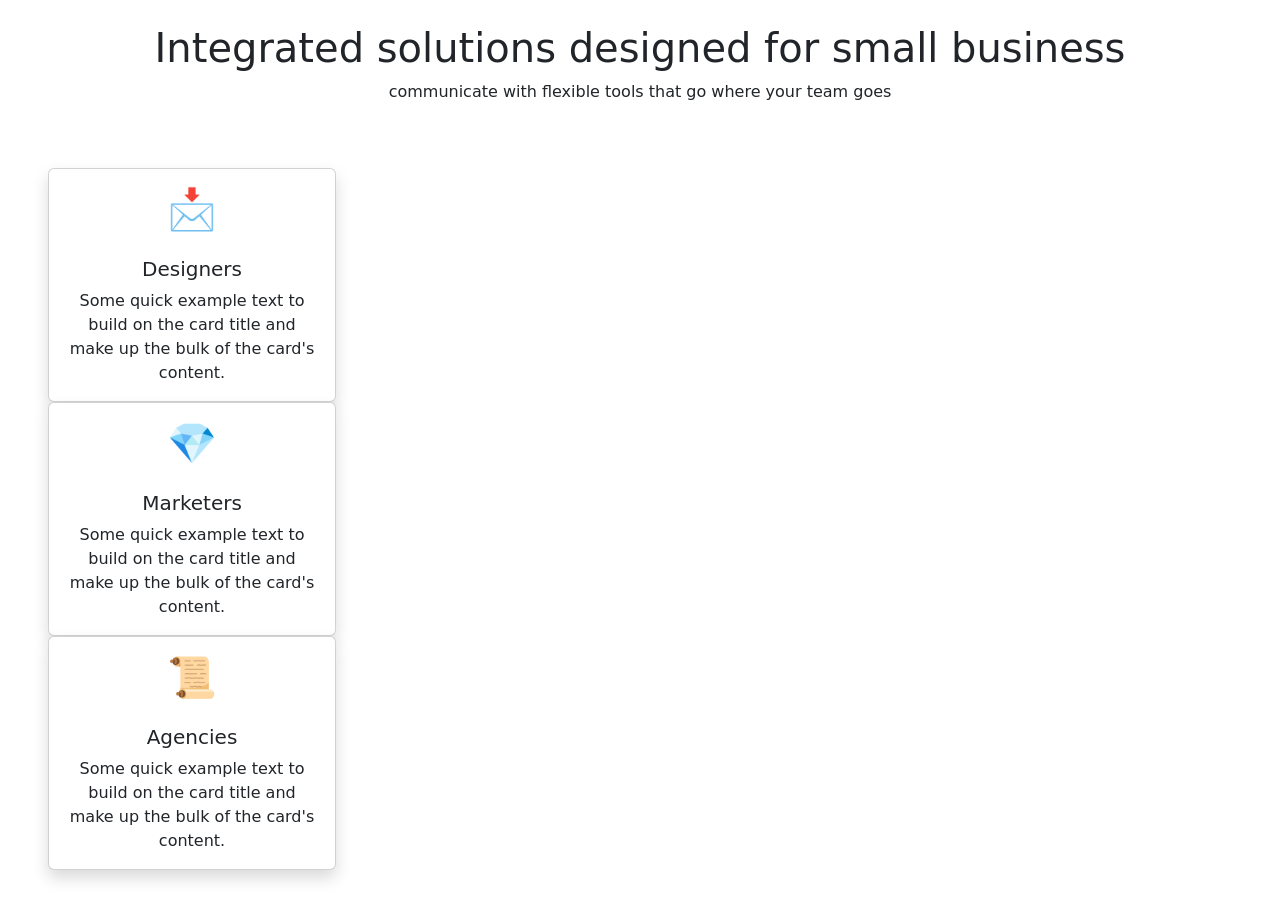
==== about.html @ 8a4dda72 "about section by bharath" ====
<!DOCTYPE html>
<html lang="en">
<head>
    <meta charset="UTF-8">
    <meta name="viewport" content="width=device-width, initial-scale=1.0">
    <title>Document</title>
    <link href="https://cdn.jsdelivr.net/npm/bootstrap@5.3.3/dist/css/bootstrap.min.css" rel="stylesheet" integrity="sha384-QWTKZyjpPEjISv5WaRU9OFeRpok6YctnYmDr5pNlyT2bRjXh0JMhjY6hW+ALEwIH" crossorigin="anonymous">
    <link rel="stylesheet" href="main.css">
</head>
<body>
    <div class=" text-center  bg-gray-100 pt-4" >
        <h1 class="font-bold text-2xl">Integrated solutions designed for small business</h1>
        <p>communicate with flexible tools that go where your team goes</p>
        <div class="flex justify-center gap-4 shrink-0 ">
            <div class="grid  p-5 md:grid-cols-3 mx-auto gap-5 ">
        <div class="card shadow" style="width: 18rem;">
            <h1 class="pt-3 text-4xl">📩</h1>           
            <div class="card-body">
              <h5 class="card-title font-bold text-xl">Designers</h5>
              <p class="card-text">Some quick example text to build on the card title and make up the bulk of the card's content.</p>
             
            </div>
          </div>
          <div class="card shadow" style="width: 18rem;">
            <h1 class="pt-3 text-4xl">💎</h1> 
            <div class="card-body">
              
              <h5 class="card-title font-bold text-xl">Marketers</h5>
              <p class="card-text">Some quick example text to build on the card title and make up the bulk of the card's content.</p>
              
            </div>
          </div>
          <div class="card shadow" style="width: 18rem;">
            <h1 class="pt-3 text-4xl">📜</h1> 
            <div class="card-body">
              <h5 class="card-title font-bold text-xl">Agencies</h5>
              <p class="card-text">Some quick example text to build on the card title and make up the bulk of the card's content.</p>
            </div>
            </div>
          </div>
        </div>
    </div>
   
</body>
</html>
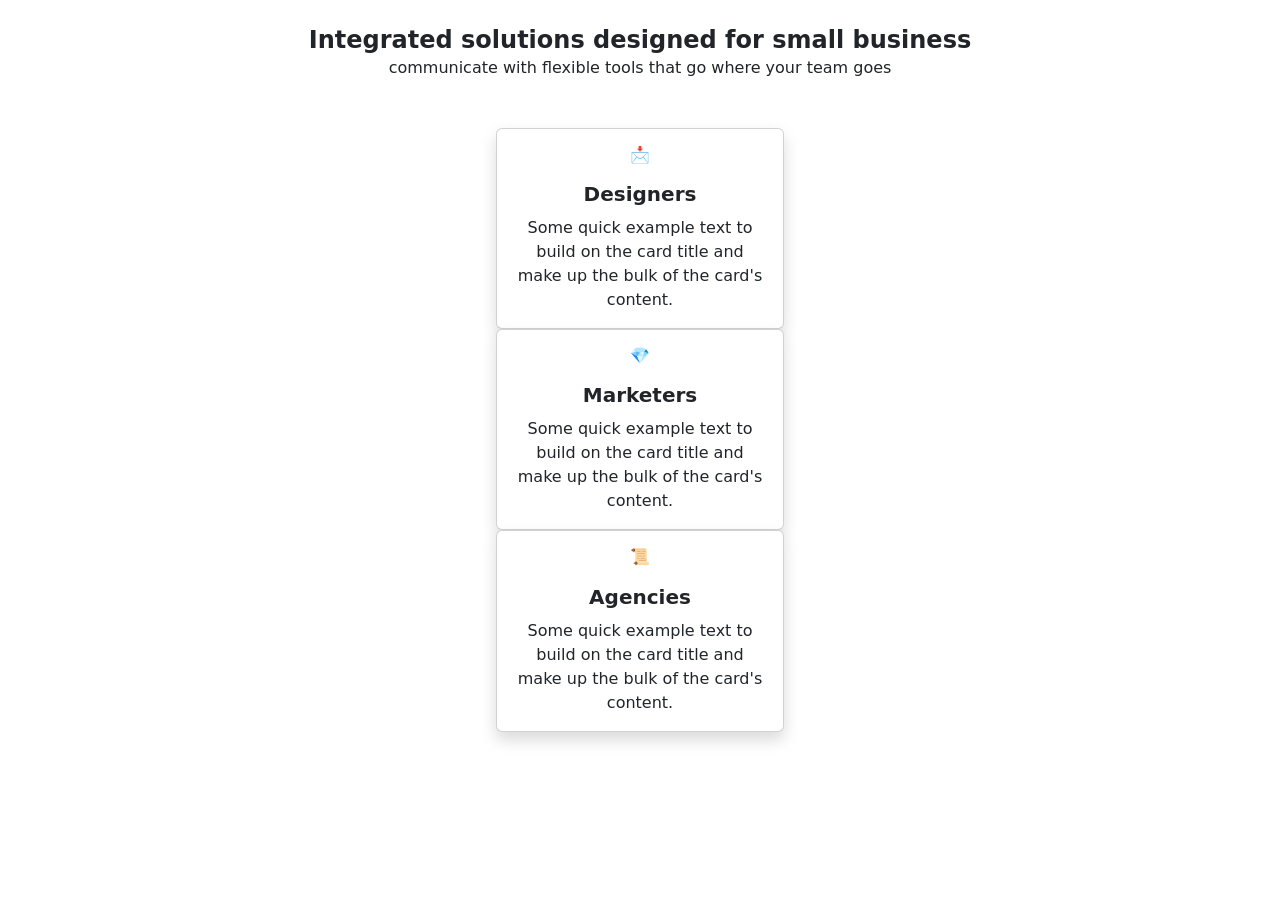
==== commit 8fe90a5d: "made some changes by bharath" ====
--- a/about.html
+++ b/about.html
@@ -5,14 +5,14 @@
     <meta name="viewport" content="width=device-width, initial-scale=1.0">
     <title>Document</title>
     <link href="https://cdn.jsdelivr.net/npm/bootstrap@5.3.3/dist/css/bootstrap.min.css" rel="stylesheet" integrity="sha384-QWTKZyjpPEjISv5WaRU9OFeRpok6YctnYmDr5pNlyT2bRjXh0JMhjY6hW+ALEwIH" crossorigin="anonymous">
-    <link rel="stylesheet" href="main.css">
+    <link rel="stylesheet" href="./css/main.css">
 </head>
 <body>
     <div class=" text-center  bg-gray-100 pt-4" >
         <h1 class="font-bold text-2xl">Integrated solutions designed for small business</h1>
         <p>communicate with flexible tools that go where your team goes</p>
-        <div class="flex justify-center gap-4 shrink-0 ">
-            <div class="grid  p-5 md:grid-cols-3 mx-auto gap-5 ">
+        <div class="flex justify-evenly">
+        <div class="grid  p-5 md:grid-cols-3 mx-auto gap-5 ">
         <div class="card shadow" style="width: 18rem;">
             <h1 class="pt-3 text-4xl">📩</h1>           
             <div class="card-body">
--- a/css/main.css
+++ b/css/main.css
@@ -0,0 +1,773 @@
+*, ::before, ::after {
+  --tw-border-spacing-x: 0;
+  --tw-border-spacing-y: 0;
+  --tw-translate-x: 0;
+  --tw-translate-y: 0;
+  --tw-rotate: 0;
+  --tw-skew-x: 0;
+  --tw-skew-y: 0;
+  --tw-scale-x: 1;
+  --tw-scale-y: 1;
+  --tw-pan-x:  ;
+  --tw-pan-y:  ;
+  --tw-pinch-zoom:  ;
+  --tw-scroll-snap-strictness: proximity;
+  --tw-gradient-from-position:  ;
+  --tw-gradient-via-position:  ;
+  --tw-gradient-to-position:  ;
+  --tw-ordinal:  ;
+  --tw-slashed-zero:  ;
+  --tw-numeric-figure:  ;
+  --tw-numeric-spacing:  ;
+  --tw-numeric-fraction:  ;
+  --tw-ring-inset:  ;
+  --tw-ring-offset-width: 0px;
+  --tw-ring-offset-color: #fff;
+  --tw-ring-color: rgb(59 130 246 / 0.5);
+  --tw-ring-offset-shadow: 0 0 #0000;
+  --tw-ring-shadow: 0 0 #0000;
+  --tw-shadow: 0 0 #0000;
+  --tw-shadow-colored: 0 0 #0000;
+  --tw-blur:  ;
+  --tw-brightness:  ;
+  --tw-contrast:  ;
+  --tw-grayscale:  ;
+  --tw-hue-rotate:  ;
+  --tw-invert:  ;
+  --tw-saturate:  ;
+  --tw-sepia:  ;
+  --tw-drop-shadow:  ;
+  --tw-backdrop-blur:  ;
+  --tw-backdrop-brightness:  ;
+  --tw-backdrop-contrast:  ;
+  --tw-backdrop-grayscale:  ;
+  --tw-backdrop-hue-rotate:  ;
+  --tw-backdrop-invert:  ;
+  --tw-backdrop-opacity:  ;
+  --tw-backdrop-saturate:  ;
+  --tw-backdrop-sepia:  ;
+  --tw-contain-size:  ;
+  --tw-contain-layout:  ;
+  --tw-contain-paint:  ;
+  --tw-contain-style:  ;
+}
+
+::backdrop {
+  --tw-border-spacing-x: 0;
+  --tw-border-spacing-y: 0;
+  --tw-translate-x: 0;
+  --tw-translate-y: 0;
+  --tw-rotate: 0;
+  --tw-skew-x: 0;
+  --tw-skew-y: 0;
+  --tw-scale-x: 1;
+  --tw-scale-y: 1;
+  --tw-pan-x:  ;
+  --tw-pan-y:  ;
+  --tw-pinch-zoom:  ;
+  --tw-scroll-snap-strictness: proximity;
+  --tw-gradient-from-position:  ;
+  --tw-gradient-via-position:  ;
+  --tw-gradient-to-position:  ;
+  --tw-ordinal:  ;
+  --tw-slashed-zero:  ;
+  --tw-numeric-figure:  ;
+  --tw-numeric-spacing:  ;
+  --tw-numeric-fraction:  ;
+  --tw-ring-inset:  ;
+  --tw-ring-offset-width: 0px;
+  --tw-ring-offset-color: #fff;
+  --tw-ring-color: rgb(59 130 246 / 0.5);
+  --tw-ring-offset-shadow: 0 0 #0000;
+  --tw-ring-shadow: 0 0 #0000;
+  --tw-shadow: 0 0 #0000;
+  --tw-shadow-colored: 0 0 #0000;
+  --tw-blur:  ;
+  --tw-brightness:  ;
+  --tw-contrast:  ;
+  --tw-grayscale:  ;
+  --tw-hue-rotate:  ;
+  --tw-invert:  ;
+  --tw-saturate:  ;
+  --tw-sepia:  ;
+  --tw-drop-shadow:  ;
+  --tw-backdrop-blur:  ;
+  --tw-backdrop-brightness:  ;
+  --tw-backdrop-contrast:  ;
+  --tw-backdrop-grayscale:  ;
+  --tw-backdrop-hue-rotate:  ;
+  --tw-backdrop-invert:  ;
+  --tw-backdrop-opacity:  ;
+  --tw-backdrop-saturate:  ;
+  --tw-backdrop-sepia:  ;
+  --tw-contain-size:  ;
+  --tw-contain-layout:  ;
+  --tw-contain-paint:  ;
+  --tw-contain-style:  ;
+}
+
+/*
+! tailwindcss v3.4.15 | MIT License | https://tailwindcss.com
+*/
+
+/*
+1. Prevent padding and border from affecting element width. (https://github.com/mozdevs/cssremedy/issues/4)
+2. Allow adding a border to an element by just adding a border-width. (https://github.com/tailwindcss/tailwindcss/pull/116)
+*/
+
+*,
+::before,
+::after {
+  box-sizing: border-box;
+  /* 1 */
+  border-width: 0;
+  /* 2 */
+  border-style: solid;
+  /* 2 */
+  border-color: #e5e7eb;
+  /* 2 */
+}
+
+::before,
+::after {
+  --tw-content: '';
+}
+
+/*
+1. Use a consistent sensible line-height in all browsers.
+2. Prevent adjustments of font size after orientation changes in iOS.
+3. Use a more readable tab size.
+4. Use the user's configured `sans` font-family by default.
+5. Use the user's configured `sans` font-feature-settings by default.
+6. Use the user's configured `sans` font-variation-settings by default.
+7. Disable tap highlights on iOS
+*/
+
+html,
+:host {
+  line-height: 1.5;
+  /* 1 */
+  -webkit-text-size-adjust: 100%;
+  /* 2 */
+  -moz-tab-size: 4;
+  /* 3 */
+  -o-tab-size: 4;
+     tab-size: 4;
+  /* 3 */
+  font-family: ui-sans-serif, system-ui, sans-serif, "Apple Color Emoji", "Segoe UI Emoji", "Segoe UI Symbol", "Noto Color Emoji";
+  /* 4 */
+  font-feature-settings: normal;
+  /* 5 */
+  font-variation-settings: normal;
+  /* 6 */
+  -webkit-tap-highlight-color: transparent;
+  /* 7 */
+}
+
+/*
+1. Remove the margin in all browsers.
+2. Inherit line-height from `html` so users can set them as a class directly on the `html` element.
+*/
+
+body {
+  margin: 0;
+  /* 1 */
+  line-height: inherit;
+  /* 2 */
+}
+
+/*
+1. Add the correct height in Firefox.
+2. Correct the inheritance of border color in Firefox. (https://bugzilla.mozilla.org/show_bug.cgi?id=190655)
+3. Ensure horizontal rules are visible by default.
+*/
+
+hr {
+  height: 0;
+  /* 1 */
+  color: inherit;
+  /* 2 */
+  border-top-width: 1px;
+  /* 3 */
+}
+
+/*
+Add the correct text decoration in Chrome, Edge, and Safari.
+*/
+
+abbr:where([title]) {
+  -webkit-text-decoration: underline dotted;
+          text-decoration: underline dotted;
+}
+
+/*
+Remove the default font size and weight for headings.
+*/
+
+h1,
+h2,
+h3,
+h4,
+h5,
+h6 {
+  font-size: inherit;
+  font-weight: inherit;
+}
+
+/*
+Reset links to optimize for opt-in styling instead of opt-out.
+*/
+
+a {
+  color: inherit;
+  text-decoration: inherit;
+}
+
+/*
+Add the correct font weight in Edge and Safari.
+*/
+
+b,
+strong {
+  font-weight: bolder;
+}
+
+/*
+1. Use the user's configured `mono` font-family by default.
+2. Use the user's configured `mono` font-feature-settings by default.
+3. Use the user's configured `mono` font-variation-settings by default.
+4. Correct the odd `em` font sizing in all browsers.
+*/
+
+code,
+kbd,
+samp,
+pre {
+  font-family: ui-monospace, SFMono-Regular, Menlo, Monaco, Consolas, "Liberation Mono", "Courier New", monospace;
+  /* 1 */
+  font-feature-settings: normal;
+  /* 2 */
+  font-variation-settings: normal;
+  /* 3 */
+  font-size: 1em;
+  /* 4 */
+}
+
+/*
+Add the correct font size in all browsers.
+*/
+
+small {
+  font-size: 80%;
+}
+
+/*
+Prevent `sub` and `sup` elements from affecting the line height in all browsers.
+*/
+
+sub,
+sup {
+  font-size: 75%;
+  line-height: 0;
+  position: relative;
+  vertical-align: baseline;
+}
+
+sub {
+  bottom: -0.25em;
+}
+
+sup {
+  top: -0.5em;
+}
+
+/*
+1. Remove text indentation from table contents in Chrome and Safari. (https://bugs.chromium.org/p/chromium/issues/detail?id=999088, https://bugs.webkit.org/show_bug.cgi?id=201297)
+2. Correct table border color inheritance in all Chrome and Safari. (https://bugs.chromium.org/p/chromium/issues/detail?id=935729, https://bugs.webkit.org/show_bug.cgi?id=195016)
+3. Remove gaps between table borders by default.
+*/
+
+table {
+  text-indent: 0;
+  /* 1 */
+  border-color: inherit;
+  /* 2 */
+  border-collapse: collapse;
+  /* 3 */
+}
+
+/*
+1. Change the font styles in all browsers.
+2. Remove the margin in Firefox and Safari.
+3. Remove default padding in all browsers.
+*/
+
+button,
+input,
+optgroup,
+select,
+textarea {
+  font-family: inherit;
+  /* 1 */
+  font-feature-settings: inherit;
+  /* 1 */
+  font-variation-settings: inherit;
+  /* 1 */
+  font-size: 100%;
+  /* 1 */
+  font-weight: inherit;
+  /* 1 */
+  line-height: inherit;
+  /* 1 */
+  letter-spacing: inherit;
+  /* 1 */
+  color: inherit;
+  /* 1 */
+  margin: 0;
+  /* 2 */
+  padding: 0;
+  /* 3 */
+}
+
+/*
+Remove the inheritance of text transform in Edge and Firefox.
+*/
+
+button,
+select {
+  text-transform: none;
+}
+
+/*
+1. Correct the inability to style clickable types in iOS and Safari.
+2. Remove default button styles.
+*/
+
+button,
+input:where([type='button']),
+input:where([type='reset']),
+input:where([type='submit']) {
+  -webkit-appearance: button;
+  /* 1 */
+  background-color: transparent;
+  /* 2 */
+  background-image: none;
+  /* 2 */
+}
+
+/*
+Use the modern Firefox focus style for all focusable elements.
+*/
+
+:-moz-focusring {
+  outline: auto;
+}
+
+/*
+Remove the additional `:invalid` styles in Firefox. (https://github.com/mozilla/gecko-dev/blob/2f9eacd9d3d995c937b4251a5557d95d494c9be1/layout/style/res/forms.css#L728-L737)
+*/
+
+:-moz-ui-invalid {
+  box-shadow: none;
+}
+
+/*
+Add the correct vertical alignment in Chrome and Firefox.
+*/
+
+progress {
+  vertical-align: baseline;
+}
+
+/*
+Correct the cursor style of increment and decrement buttons in Safari.
+*/
+
+::-webkit-inner-spin-button,
+::-webkit-outer-spin-button {
+  height: auto;
+}
+
+/*
+1. Correct the odd appearance in Chrome and Safari.
+2. Correct the outline style in Safari.
+*/
+
+[type='search'] {
+  -webkit-appearance: textfield;
+  /* 1 */
+  outline-offset: -2px;
+  /* 2 */
+}
+
+/*
+Remove the inner padding in Chrome and Safari on macOS.
+*/
+
+::-webkit-search-decoration {
+  -webkit-appearance: none;
+}
+
+/*
+1. Correct the inability to style clickable types in iOS and Safari.
+2. Change font properties to `inherit` in Safari.
+*/
+
+::-webkit-file-upload-button {
+  -webkit-appearance: button;
+  /* 1 */
+  font: inherit;
+  /* 2 */
+}
+
+/*
+Add the correct display in Chrome and Safari.
+*/
+
+summary {
+  display: list-item;
+}
+
+/*
+Removes the default spacing and border for appropriate elements.
+*/
+
+blockquote,
+dl,
+dd,
+h1,
+h2,
+h3,
+h4,
+h5,
+h6,
+hr,
+figure,
+p,
+pre {
+  margin: 0;
+}
+
+fieldset {
+  margin: 0;
+  padding: 0;
+}
+
+legend {
+  padding: 0;
+}
+
+ol,
+ul,
+menu {
+  list-style: none;
+  margin: 0;
+  padding: 0;
+}
+
+/*
+Reset default styling for dialogs.
+*/
+
+dialog {
+  padding: 0;
+}
+
+/*
+Prevent resizing textareas horizontally by default.
+*/
+
+textarea {
+  resize: vertical;
+}
+
+/*
+1. Reset the default placeholder opacity in Firefox. (https://github.com/tailwindlabs/tailwindcss/issues/3300)
+2. Set the default placeholder color to the user's configured gray 400 color.
+*/
+
+input::-moz-placeholder, textarea::-moz-placeholder {
+  opacity: 1;
+  /* 1 */
+  color: #9ca3af;
+  /* 2 */
+}
+
+input::placeholder,
+textarea::placeholder {
+  opacity: 1;
+  /* 1 */
+  color: #9ca3af;
+  /* 2 */
+}
+
+/*
+Set the default cursor for buttons.
+*/
+
+button,
+[role="button"] {
+  cursor: pointer;
+}
+
+/*
+Make sure disabled buttons don't get the pointer cursor.
+*/
+
+:disabled {
+  cursor: default;
+}
+
+/*
+1. Make replaced elements `display: block` by default. (https://github.com/mozdevs/cssremedy/issues/14)
+2. Add `vertical-align: middle` to align replaced elements more sensibly by default. (https://github.com/jensimmons/cssremedy/issues/14#issuecomment-634934210)
+   This can trigger a poorly considered lint error in some tools but is included by design.
+*/
+
+img,
+svg,
+video,
+canvas,
+audio,
+iframe,
+embed,
+object {
+  display: block;
+  /* 1 */
+  vertical-align: middle;
+  /* 2 */
+}
+
+/*
+Constrain images and videos to the parent width and preserve their intrinsic aspect ratio. (https://github.com/mozdevs/cssremedy/issues/14)
+*/
+
+img,
+video {
+  max-width: 100%;
+  height: auto;
+}
+
+/* Make elements with the HTML hidden attribute stay hidden by default */
+
+[hidden]:where(:not([hidden="until-found"])) {
+  display: none;
+}
+
+.container {
+  width: 100%;
+}
+
+@media (min-width: 480px) {
+  .container {
+    max-width: 480px;
+  }
+}
+
+@media (min-width: 768px) {
+  .container {
+    max-width: 768px;
+  }
+}
+
+@media (min-width: 976px) {
+  .container {
+    max-width: 976px;
+  }
+}
+
+@media (min-width: 1440px) {
+  .container {
+    max-width: 1440px;
+  }
+}
+
+.mx-auto {
+  margin-left: auto;
+  margin-right: auto;
+}
+
+.block {
+  display: block;
+}
+
+.flex {
+  display: flex;
+}
+
+.hidden {
+  display: none;
+}
+
+.h-6 {
+  height: 1.5rem;
+}
+
+.w-6 {
+  width: 1.5rem;
+}
+
+.items-center {
+  align-items: center;
+}
+
+.justify-between {
+  justify-content: space-between;
+}
+
+.space-x-6 > :not([hidden]) ~ :not([hidden]) {
+  --tw-space-x-reverse: 0;
+  margin-right: calc(1.5rem * var(--tw-space-x-reverse));
+  margin-left: calc(1.5rem * calc(1 - var(--tw-space-x-reverse)));
+}
+
+.rounded-lg {
+  border-radius: 0.5rem;
+}
+
+.bg-blue-600 {
+  --tw-bg-opacity: 1;
+  background-color: rgb(37 99 235 / var(--tw-bg-opacity, 1));
+}
+
+.px-3 {
+  padding-left: 0.75rem;
+  padding-right: 0.75rem;
+}
+
+.px-4 {
+  padding-left: 1rem;
+  padding-right: 1rem;
+}
+
+.px-6 {
+  padding-left: 1.5rem;
+  padding-right: 1.5rem;
+}
+
+.py-2 {
+  padding-top: 0.5rem;
+  padding-bottom: 0.5rem;
+}
+
+.py-3 {
+  padding-top: 0.75rem;
+  padding-bottom: 0.75rem;
+}
+
+.py-5 {
+  padding-top: 1.25rem;
+  padding-bottom: 1.25rem;
+}
+
+.py-6 {
+  padding-top: 1.5rem;
+  padding-bottom: 1.5rem;
+}
+
+.pe-5 {
+  padding-inline-end: 1.25rem;
+}
+
+.text-2xl {
+  font-size: 1.5rem;
+  line-height: 2rem;
+}
+
+.text-3xl {
+  font-size: 1.875rem;
+  line-height: 2.25rem;
+}
+
+.text-xl {
+  font-size: 1.25rem;
+  line-height: 1.75rem;
+}
+
+.font-bold {
+  font-weight: 700;
+}
+
+.font-extrabold {
+  font-weight: 800;
+}
+
+.text-blue-600 {
+  --tw-text-opacity: 1;
+  color: rgb(37 99 235 / var(--tw-text-opacity, 1));
+}
+
+.text-gray-600 {
+  --tw-text-opacity: 1;
+  color: rgb(75 85 99 / var(--tw-text-opacity, 1));
+}
+
+.text-white {
+  --tw-text-opacity: 1;
+  color: rgb(255 255 255 / var(--tw-text-opacity, 1));
+}
+
+.shadow {
+  --tw-shadow: 0 1px 3px 0 rgb(0 0 0 / 0.1), 0 1px 2px -1px rgb(0 0 0 / 0.1);
+  --tw-shadow-colored: 0 1px 3px 0 var(--tw-shadow-color), 0 1px 2px -1px var(--tw-shadow-color);
+  box-shadow: var(--tw-ring-offset-shadow, 0 0 #0000), var(--tw-ring-shadow, 0 0 #0000), var(--tw-shadow);
+}
+
+.hover\:border:hover {
+  border-width: 1px;
+}
+
+.hover\:bg-white:hover {
+  --tw-bg-opacity: 1;
+  background-color: rgb(255 255 255 / var(--tw-bg-opacity, 1));
+}
+
+.hover\:text-black:hover {
+  --tw-text-opacity: 1;
+  color: rgb(0 0 0 / var(--tw-text-opacity, 1));
+}
+
+.hover\:text-blue-600:hover {
+  --tw-text-opacity: 1;
+  color: rgb(37 99 235 / var(--tw-text-opacity, 1));
+}
+
+.hover\:shadow:hover {
+  --tw-shadow: 0 1px 3px 0 rgb(0 0 0 / 0.1), 0 1px 2px -1px rgb(0 0 0 / 0.1);
+  --tw-shadow-colored: 0 1px 3px 0 var(--tw-shadow-color), 0 1px 2px -1px var(--tw-shadow-color);
+  box-shadow: var(--tw-ring-offset-shadow, 0 0 #0000), var(--tw-ring-shadow, 0 0 #0000), var(--tw-shadow);
+}
+
+.focus\:text-blue-600:focus {
+  --tw-text-opacity: 1;
+  color: rgb(37 99 235 / var(--tw-text-opacity, 1));
+}
+
+.focus\:outline-none:focus {
+  outline: 2px solid transparent;
+  outline-offset: 2px;
+}
+
+@media (min-width: 768px) {
+  .md\:block {
+    display: block;
+  }
+
+  .md\:flex {
+    display: flex;
+  }
+
+  .md\:hidden {
+    display: none;
+  }
+
+  .md\:flex-row {
+    flex-direction: row;
+  }
+
+  .md\:px-5 {
+    padding-left: 1.25rem;
+    padding-right: 1.25rem;
+  }
+}
+
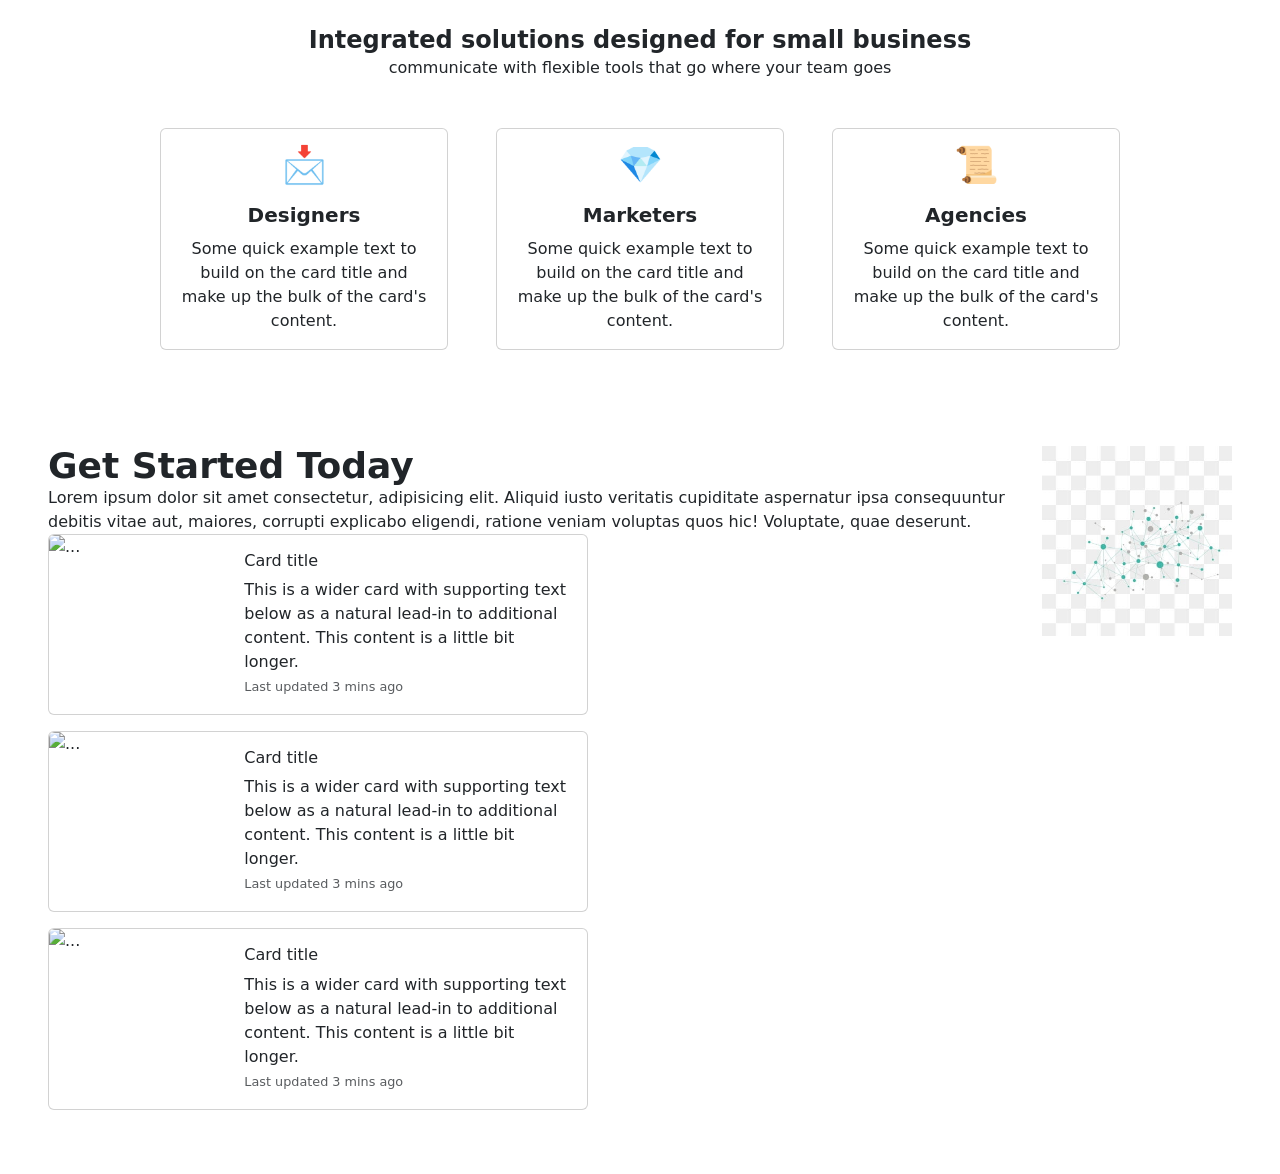
==== commit 5e1bd930: "deleted index.html" ====
--- a/about.html
+++ b/about.html
@@ -8,12 +8,12 @@
     <link rel="stylesheet" href="./css/main.css">
 </head>
 <body>
-    <div class=" text-center  bg-gray-100 pt-4" >
+    <div class=" text-center  pt-4 " >
         <h1 class="font-bold text-2xl">Integrated solutions designed for small business</h1>
         <p>communicate with flexible tools that go where your team goes</p>
         <div class="flex justify-evenly">
         <div class="grid  p-5 md:grid-cols-3 mx-auto gap-5 ">
-        <div class="card shadow" style="width: 18rem;">
+        <div class="card  hover:shadow transform hover:scale-105 transition-transform duration-500" style="width: 18rem;">
             <h1 class="pt-3 text-4xl">📩</h1>           
             <div class="card-body">
               <h5 class="card-title font-bold text-xl">Designers</h5>
@@ -21,7 +21,7 @@
              
             </div>
           </div>
-          <div class="card shadow" style="width: 18rem;">
+          <div class="card hover:shadow transform hover:scale-105 transition-transform duration-500" style="width: 18rem;" style="width: 18rem;">
             <h1 class="pt-3 text-4xl">💎</h1> 
             <div class="card-body">
               
@@ -30,7 +30,7 @@
               
             </div>
           </div>
-          <div class="card shadow" style="width: 18rem;">
+          <div class="card hover:shadow transform hover:scale-105 transition-transform duration-500" style="width: 18rem;" style="width: 18rem;">
             <h1 class="pt-3 text-4xl">📜</h1> 
             <div class="card-body">
               <h5 class="card-title font-bold text-xl">Agencies</h5>
@@ -39,6 +39,63 @@
             </div>
           </div>
         </div>
+        
+    </div>
+    <div class="flex p-5">
+      <div class="mx-auto">
+        <h1 class="font-bold text-4xl">Get Started Today</h1>
+        <p>Lorem ipsum dolor sit amet consectetur, adipisicing elit. Aliquid iusto veritatis cupiditate aspernatur ipsa consequuntur debitis vitae aut, maiores, corrupti explicabo eligendi, ratione veniam voluptas quos hic! Voluptate, quae deserunt.</p>
+        <div >
+          <div class="card mb-3" style="max-width: 540px;">
+            <div class="row g-0">
+              <div class="col-md-4">
+                <img src="..." class="img-fluid rounded-start" alt="...">
+              </div>
+              <div class="col-md-8">
+                <div class="card-body">
+                  <h5 class="card-title">Card title</h5>
+                  <p class="card-text">This is a wider card with supporting text below as a natural lead-in to additional content. This content is a little bit longer.</p>
+                  <p class="card-text"><small class="text-body-secondary">Last updated 3 mins ago</small></p>
+                </div>
+              </div>
+            </div>
+          </div>
+          <div class="card mb-3" style="max-width: 540px;">
+            <div class="row g-0">
+              <div class="col-md-4">
+                <img src="..." class="img-fluid rounded-start" alt="...">
+              </div>
+              <div class="col-md-8">
+                <div class="card-body">
+                  <h5 class="card-title">Card title</h5>
+                  <p class="card-text">This is a wider card with supporting text below as a natural lead-in to additional content. This content is a little bit longer.</p>
+                  <p class="card-text"><small class="text-body-secondary">Last updated 3 mins ago</small></p>
+                </div>
+              </div>
+            </div>
+          </div>
+          <div class="card mb-3" style="max-width: 540px;">
+            <div class="row g-0">
+              <div class="col-md-4">
+                <img src="..." class="img-fluid rounded-start" alt="...">
+              </div>
+              <div class="col-md-8">
+                <div class="card-body">
+                  <h5 class="card-title">Card title</h5>
+                  <p class="card-text">This is a wider card with supporting text below as a natural lead-in to additional content. This content is a little bit longer.</p>
+                  <p class="card-text"><small class="text-body-secondary">Last updated 3 mins ago</small></p>
+                </div>
+              </div>
+            </div>
+          </div>
+          
+        </div>
+      </div>
+      
+     
+      <div>
+        <img src="./media/pngtree-blue-cool-technology-lines-tech-wind-border-the-internet-png-image_338309.jpg" alt="">
+      </div>
     </div>
    
 </body>
--- a/css/main.css
+++ b/css/main.css
@@ -554,119 +554,104 @@
   display: none;
 }
 
-.container {
-  width: 100%;
-}
-
-@media (min-width: 480px) {
-  .container {
-    max-width: 480px;
-  }
-}
-
-@media (min-width: 768px) {
-  .container {
-    max-width: 768px;
-  }
-}
-
-@media (min-width: 976px) {
-  .container {
-    max-width: 976px;
-  }
-}
-
-@media (min-width: 1440px) {
-  .container {
-    max-width: 1440px;
-  }
-}
-
 .mx-auto {
   margin-left: auto;
   margin-right: auto;
 }
 
-.block {
-  display: block;
+.mb-3 {
+  margin-bottom: 0.75rem;
+}
+
+.ml-4 {
+  margin-left: 1rem;
 }
 
 .flex {
   display: flex;
 }
 
-.hidden {
-  display: none;
-}
-
-.h-6 {
-  height: 1.5rem;
-}
-
-.w-6 {
-  width: 1.5rem;
-}
-
-.items-center {
-  align-items: center;
-}
-
-.justify-between {
-  justify-content: space-between;
-}
-
-.space-x-6 > :not([hidden]) ~ :not([hidden]) {
-  --tw-space-x-reverse: 0;
-  margin-right: calc(1.5rem * var(--tw-space-x-reverse));
-  margin-left: calc(1.5rem * calc(1 - var(--tw-space-x-reverse)));
-}
-
-.rounded-lg {
-  border-radius: 0.5rem;
-}
-
-.bg-blue-600 {
+.grid {
+  display: grid;
+}
+
+.h-64 {
+  height: 16rem;
+}
+
+.h-32 {
+  height: 8rem;
+}
+
+.w-64 {
+  width: 16rem;
+}
+
+.w-full {
+  width: 100%;
+}
+
+.transform {
+  transform: translate(var(--tw-translate-x), var(--tw-translate-y)) rotate(var(--tw-rotate)) skewX(var(--tw-skew-x)) skewY(var(--tw-skew-y)) scaleX(var(--tw-scale-x)) scaleY(var(--tw-scale-y));
+}
+
+.justify-evenly {
+  justify-content: space-evenly;
+}
+
+.gap-5 {
+  gap: 1.25rem;
+}
+
+.bg-gray-100 {
   --tw-bg-opacity: 1;
-  background-color: rgb(37 99 235 / var(--tw-bg-opacity, 1));
-}
-
-.px-3 {
-  padding-left: 0.75rem;
-  padding-right: 0.75rem;
-}
-
-.px-4 {
-  padding-left: 1rem;
-  padding-right: 1rem;
-}
-
-.px-6 {
-  padding-left: 1.5rem;
-  padding-right: 1.5rem;
-}
-
-.py-2 {
-  padding-top: 0.5rem;
-  padding-bottom: 0.5rem;
-}
-
-.py-3 {
+  background-color: rgb(243 244 246 / var(--tw-bg-opacity, 1));
+}
+
+.bg-\[url\(\'https\:\/\/via\.placeholder\.com\/150\'\)\] {
+  background-image: url('https://via.placeholder.com/150');
+}
+
+.bg-\[url\(\'\'\)\] {
+  background-image: url('');
+}
+
+.bg-\[url\(\'https\:\/\/png\.pngtree\.com\/png-vector\/20190115\/ourmid\/pngtree-blue-cool-technology-lines-tech-wind-border-the-internet-png-image_338309\.jpg\'\)\] {
+  background-image: url('https://png.pngtree.com/png-vector/20190115/ourmid/pngtree-blue-cool-technology-lines-tech-wind-border-the-internet-png-image_338309.jpg');
+}
+
+.bg-gradient-to-r {
+  background-image: linear-gradient(to right, var(--tw-gradient-stops));
+}
+
+.from-blue-500 {
+  --tw-gradient-from: #3b82f6 var(--tw-gradient-from-position);
+  --tw-gradient-to: rgb(59 130 246 / 0) var(--tw-gradient-to-position);
+  --tw-gradient-stops: var(--tw-gradient-from), var(--tw-gradient-to);
+}
+
+.to-green-500 {
+  --tw-gradient-to: #22c55e var(--tw-gradient-to-position);
+}
+
+.bg-cover {
+  background-size: cover;
+}
+
+.p-5 {
+  padding: 1.25rem;
+}
+
+.pt-3 {
   padding-top: 0.75rem;
-  padding-bottom: 0.75rem;
-}
-
-.py-5 {
-  padding-top: 1.25rem;
-  padding-bottom: 1.25rem;
-}
-
-.py-6 {
-  padding-top: 1.5rem;
-  padding-bottom: 1.5rem;
-}
-
-.pe-5 {
-  padding-inline-end: 1.25rem;
+}
+
+.pt-4 {
+  padding-top: 1rem;
+}
+
+.text-center {
+  text-align: center;
 }
 
 .text-2xl {
@@ -674,9 +659,9 @@
   line-height: 2rem;
 }
 
-.text-3xl {
-  font-size: 1.875rem;
-  line-height: 2.25rem;
+.text-4xl {
+  font-size: 2.25rem;
+  line-height: 2.5rem;
 }
 
 .text-xl {
@@ -686,25 +671,6 @@
 
 .font-bold {
   font-weight: 700;
-}
-
-.font-extrabold {
-  font-weight: 800;
-}
-
-.text-blue-600 {
-  --tw-text-opacity: 1;
-  color: rgb(37 99 235 / var(--tw-text-opacity, 1));
-}
-
-.text-gray-600 {
-  --tw-text-opacity: 1;
-  color: rgb(75 85 99 / var(--tw-text-opacity, 1));
-}
-
-.text-white {
-  --tw-text-opacity: 1;
-  color: rgb(255 255 255 / var(--tw-text-opacity, 1));
 }
 
 .shadow {
@@ -713,23 +679,39 @@
   box-shadow: var(--tw-ring-offset-shadow, 0 0 #0000), var(--tw-ring-shadow, 0 0 #0000), var(--tw-shadow);
 }
 
-.hover\:border:hover {
-  border-width: 1px;
-}
-
-.hover\:bg-white:hover {
+.transition-transform {
+  transition-property: transform;
+  transition-timing-function: cubic-bezier(0.4, 0, 0.2, 1);
+  transition-duration: 150ms;
+}
+
+.duration-300 {
+  transition-duration: 300ms;
+}
+
+.duration-500 {
+  transition-duration: 500ms;
+}
+
+.hover\:scale-105:hover {
+  --tw-scale-x: 1.05;
+  --tw-scale-y: 1.05;
+  transform: translate(var(--tw-translate-x), var(--tw-translate-y)) rotate(var(--tw-rotate)) skewX(var(--tw-skew-x)) skewY(var(--tw-skew-y)) scaleX(var(--tw-scale-x)) scaleY(var(--tw-scale-y));
+}
+
+.hover\:bg-red-500:hover {
   --tw-bg-opacity: 1;
-  background-color: rgb(255 255 255 / var(--tw-bg-opacity, 1));
-}
-
-.hover\:text-black:hover {
-  --tw-text-opacity: 1;
-  color: rgb(0 0 0 / var(--tw-text-opacity, 1));
-}
-
-.hover\:text-blue-600:hover {
-  --tw-text-opacity: 1;
-  color: rgb(37 99 235 / var(--tw-text-opacity, 1));
+  background-color: rgb(239 68 68 / var(--tw-bg-opacity, 1));
+}
+
+.hover\:bg-gray-500:hover {
+  --tw-bg-opacity: 1;
+  background-color: rgb(107 114 128 / var(--tw-bg-opacity, 1));
+}
+
+.hover\:bg-gray-300:hover {
+  --tw-bg-opacity: 1;
+  background-color: rgb(209 213 219 / var(--tw-bg-opacity, 1));
 }
 
 .hover\:shadow:hover {
@@ -738,36 +720,15 @@
   box-shadow: var(--tw-ring-offset-shadow, 0 0 #0000), var(--tw-ring-shadow, 0 0 #0000), var(--tw-shadow);
 }
 
-.focus\:text-blue-600:focus {
-  --tw-text-opacity: 1;
-  color: rgb(37 99 235 / var(--tw-text-opacity, 1));
-}
-
-.focus\:outline-none:focus {
-  outline: 2px solid transparent;
-  outline-offset: 2px;
+@media (min-width: 480px) {
+  .sm\:bg-gradient-to-t {
+    background-image: linear-gradient(to top, var(--tw-gradient-stops));
+  }
 }
 
 @media (min-width: 768px) {
-  .md\:block {
-    display: block;
+  .md\:grid-cols-3 {
+    grid-template-columns: repeat(3, minmax(0, 1fr));
   }
-
-  .md\:flex {
-    display: flex;
-  }
-
-  .md\:hidden {
-    display: none;
-  }
-
-  .md\:flex-row {
-    flex-direction: row;
-  }
-
-  .md\:px-5 {
-    padding-left: 1.25rem;
-    padding-right: 1.25rem;
-  }
-}
-
+}
+
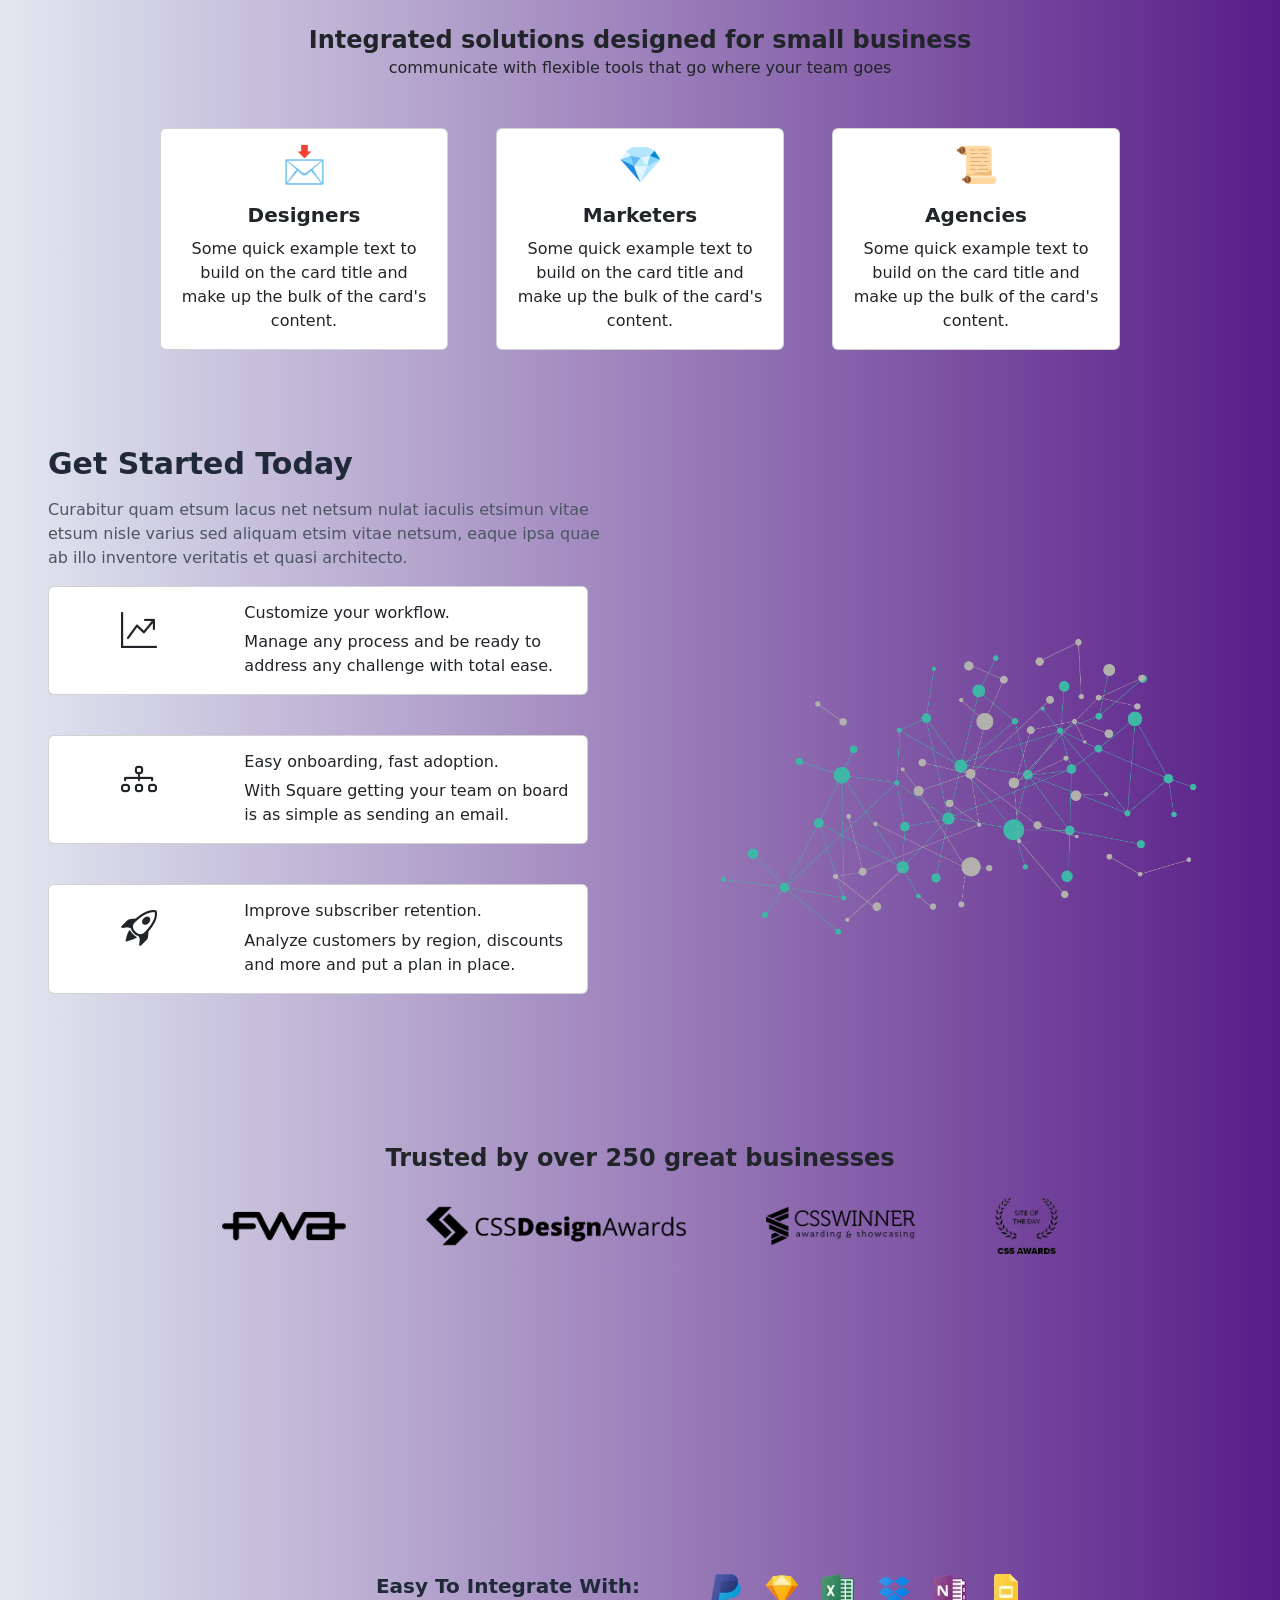
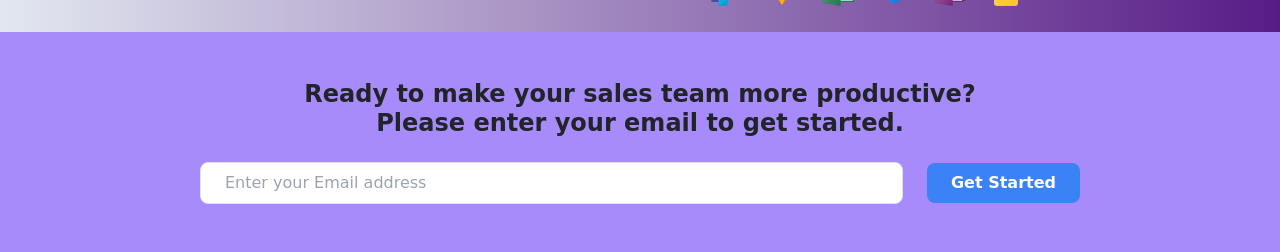
==== commit 789aa9b7: "final" ====
--- a/about.html
+++ b/about.html
@@ -6,14 +6,15 @@
     <title>Document</title>
     <link href="https://cdn.jsdelivr.net/npm/bootstrap@5.3.3/dist/css/bootstrap.min.css" rel="stylesheet" integrity="sha384-QWTKZyjpPEjISv5WaRU9OFeRpok6YctnYmDr5pNlyT2bRjXh0JMhjY6hW+ALEwIH" crossorigin="anonymous">
     <link rel="stylesheet" href="./css/main.css">
+    <link rel="stylesheet" href="https://cdn.jsdelivr.net/npm/bootstrap-icons@1.11.3/font/bootstrap-icons.min.css">
 </head>
-<body>
+<body class="bg-gradient-to-r from-slate-200 to-purple-900">
     <div class=" text-center  pt-4 " >
         <h1 class="font-bold text-2xl">Integrated solutions designed for small business</h1>
         <p>communicate with flexible tools that go where your team goes</p>
         <div class="flex justify-evenly">
         <div class="grid  p-5 md:grid-cols-3 mx-auto gap-5 ">
-        <div class="card  hover:shadow transform hover:scale-105 transition-transform duration-500" style="width: 18rem;">
+        <div class="card  hover:shadow transform hover:scale-105 transition-transform duration-500 hover:bg-gray-200" style="width: 18rem;">
             <h1 class="pt-3 text-4xl">📩</h1>           
             <div class="card-body">
               <h5 class="card-title font-bold text-xl">Designers</h5>
@@ -21,7 +22,7 @@
              
             </div>
           </div>
-          <div class="card hover:shadow transform hover:scale-105 transition-transform duration-500" style="width: 18rem;" style="width: 18rem;">
+          <div class="card hover:shadow transform hover:scale-105 transition-transform duration-500 hover:bg-gray-200" style="width: 18rem;" style="width: 18rem;">
             <h1 class="pt-3 text-4xl">💎</h1> 
             <div class="card-body">
               
@@ -30,7 +31,7 @@
               
             </div>
           </div>
-          <div class="card hover:shadow transform hover:scale-105 transition-transform duration-500" style="width: 18rem;" style="width: 18rem;">
+          <div class="card hover:shadow transform hover:scale-105 transition-transform duration-500 hover:bg-gray-200" style="width: 18rem;" style="width: 18rem;">
             <h1 class="pt-3 text-4xl">📜</h1> 
             <div class="card-body">
               <h5 class="card-title font-bold text-xl">Agencies</h5>
@@ -41,21 +42,21 @@
         </div>
         
     </div>
-    <div class="flex p-5">
-      <div class="mx-auto">
-        <h1 class="font-bold text-4xl">Get Started Today</h1>
-        <p>Lorem ipsum dolor sit amet consectetur, adipisicing elit. Aliquid iusto veritatis cupiditate aspernatur ipsa consequuntur debitis vitae aut, maiores, corrupti explicabo eligendi, ratione veniam voluptas quos hic! Voluptate, quae deserunt.</p>
-        <div >
+    <div class="flex flex-col lg:flex-row items-center lg:items-start lg:space-x-8 p-5 lg:p-8 max-w-7xl mx-auto ">
+      <!-- Content Section -->
+      <div class="w-full lg:w-1/2 space-y-4">
+        <h1 class="text-3xl font-bold text-gray-800">Get Started Today</h1>
+        <p class="text-gray-600">Curabitur quam etsum lacus net netsum nulat iaculis etsimun vitae etsum nisle varius sed aliquam etsim vitae netsum, eaque ipsa quae ab illo inventore veritatis et quasi architecto.</p>
+        <div class="grid md:grid-cols-1 sm:grid-cols-1 gap-4 ">
           <div class="card mb-3" style="max-width: 540px;">
             <div class="row g-0">
               <div class="col-md-4">
-                <img src="..." class="img-fluid rounded-start" alt="...">
+                <h1  class="text-center justify-center text-4xl pt-4"><i class="bi bi-graph-up-arrow"></i></h1>
               </div>
               <div class="col-md-8">
                 <div class="card-body">
-                  <h5 class="card-title">Card title</h5>
-                  <p class="card-text">This is a wider card with supporting text below as a natural lead-in to additional content. This content is a little bit longer.</p>
-                  <p class="card-text"><small class="text-body-secondary">Last updated 3 mins ago</small></p>
+                  <h5 class="card-title">Customize your workflow.</h5>
+                  <p class="card-text">Manage any process and be ready to address any challenge with total ease.</p>
                 </div>
               </div>
             </div>
@@ -63,13 +64,12 @@
           <div class="card mb-3" style="max-width: 540px;">
             <div class="row g-0">
               <div class="col-md-4">
-                <img src="..." class="img-fluid rounded-start" alt="...">
+                <h1  class="text-center justify-center text-4xl pt-4"><i class="bi bi-diagram-3"></i></h1>
               </div>
               <div class="col-md-8">
                 <div class="card-body">
-                  <h5 class="card-title">Card title</h5>
-                  <p class="card-text">This is a wider card with supporting text below as a natural lead-in to additional content. This content is a little bit longer.</p>
-                  <p class="card-text"><small class="text-body-secondary">Last updated 3 mins ago</small></p>
+                  <h5 class="card-title">Easy onboarding, fast adoption.</h5>
+                  <p class="card-text">With Square getting your team on board is as simple as sending an email.</p>
                 </div>
               </div>
             </div>
@@ -77,26 +77,103 @@
           <div class="card mb-3" style="max-width: 540px;">
             <div class="row g-0">
               <div class="col-md-4">
-                <img src="..." class="img-fluid rounded-start" alt="...">
+                <h1  class="text-center justify-center text-4xl pt-4"><i class="bi bi-rocket-takeoff"></i></h1>
               </div>
               <div class="col-md-8">
                 <div class="card-body">
-                  <h5 class="card-title">Card title</h5>
-                  <p class="card-text">This is a wider card with supporting text below as a natural lead-in to additional content. This content is a little bit longer.</p>
-                  <p class="card-text"><small class="text-body-secondary">Last updated 3 mins ago</small></p>
+                  <h5 class="card-title">Improve subscriber retention.</h5>
+                  <p class="card-text">Analyze customers by region, discounts and more and put a plan in place.</p>
                 </div>
               </div>
             </div>
           </div>
-          
         </div>
       </div>
-      
-     
+  
+      <!-- Image Section -->
+      <div class="w-full lg:w-1/2 mt-8 lg:mt-0 pt-4">
+        <img src="./media/—Pngtree—blue cool technology lines tech_3796943.png" alt="Placeholder Image" class="w-full rounded-md">
+      </div>     
+    </div>
+
+    <div><h1 class="text-2xl font-bold text-center pt-5">Trusted by over 250 great businesses</h1></div>
+    <div class="flex gap-5 justify-center pt-4 flex-col lg:flex-row items-center lg:items-start lg:space-x-8 p-5 lg:p-8 max-w-7xl mx-auto opacity-100 ">
+      <img src="./media/award1a.webp" alt="" class="h-14 hover:opacity-50">
+      <img src="./media/award3a.webp" alt="" class="h-14 hover:opacity-50">
+      <img src="./media/award4a.webp" alt="" class="h-14 hover:opacity-50">
+      <img src="./media/award5.webp" alt="" class="h-14 hover:opacity-50">
+    </div>
+
+    <div class=" flex justify-center items-center pt-5 md:flex mx-auto pb-5">
       <div>
-        <img src="./media/pngtree-blue-cool-technology-lines-tech-wind-border-the-internet-png-image_338309.jpg" alt="">
+        <!-- <h1 class="text-2xl font-bold text-gray-800 mb-4">Watch this Video:</h1> -->
+        <div>
+          <iframe src="https://www.youtube.com/embed/YMdvfZj_bv0?si=zNsywNu_zdG9qOJr" title="YouTube video player" frameborder="0" allow="accelerometer; autoplay; clipboard-write; encrypted-media; gyroscope; picture-in-picture; web-share" referrerpolicy="strict-origin-when-cross-origin" allowfullscreen>
+          </iframe>
+        </div>
+      </div>
+    
+    </div>
+
+
+    <div class=" flex items-center justify-center ">
+      <div class="container mx-auto justify-center">
+        <div class="grid grid-cols-1 md:grid-cols-2   p-6 rounded-lg ">
+          <!-- Text Section -->
+          <div class="flex flex-col justify-center">
+            <h1 class="text-xl md:text-xl font-bold text-gray-800 mb-2 text-end">Easy To Integrate With: </h1>
+          </div>
+    
+          <!-- App Logos Section -->
+          <div class="flex justify-center items-center flex-wrap gap-4 text-start">
+            <img src="./media/app01.webp" alt="App Store Logo" >
+            <img src="./media/app02.webp" alt="Google Play Logo">
+            <img src="./media/app03.webp" alt="Windows Store Logo" >
+            <img src="./media/app04.webp" alt="Windows Store Logo" >
+            <img src="./media/app05.webp" alt="Windows Store Logo" >
+            <img src="./media/app06.webp" alt="Windows Store Logo" >
+
+          </div>
+        </div>
       </div>
     </div>
-   
+    <div>
+      
+      
+      <div class="bg-violet-400 flex items-center justify-center ">
+        <div class="container mx-auto p-4">
+          <div class="text-2xl font-bold text-center pt-4">
+          <h1 >Ready to make your sales team more productive? </h1>
+            <h1>Please enter your email to get started.</h1>
+          </div>
+          <div class="flex flex-col md:flex-row items-center  p-6 rounded-lg  gap-4">
+            <!-- Text Box Section -->
+            <div class="flex-1" >
+              
+              <input 
+              id="userInput"
+                type="text" 
+                placeholder="Enter your Email address" 
+                class="w-full px-4 py-2 border border-gray-300 rounded-lg focus:outline-none focus:ring-2 focus:ring-blue-500"
+              />
+            </div>
+      
+            <!-- Search Button Section -->
+            <div>
+              <button 
+              id="submitButton"
+                class="px-6 py-2 bg-blue-500 text-white font-semibold rounded-lg hover:bg-blue-600 transition-colors">
+                Get Started
+              </button>
+               <!-- Response Section -->
+      <div id="responseBox" class="mt-4 p-4 bg-gray-100 rounded-lg text-gray-700 hidden">
+        <!-- Response will appear here -->
+      </div>
+            </div>
+          </div>
+        </div>
+    </div>
+
+   <script src="about.js"></script>
 </body>
 </html>
--- a/css/main.css
+++ b/css/main.css
@@ -554,6 +554,34 @@
   display: none;
 }
 
+.container {
+  width: 100%;
+}
+
+@media (min-width: 480px) {
+  .container {
+    max-width: 480px;
+  }
+}
+
+@media (min-width: 768px) {
+  .container {
+    max-width: 768px;
+  }
+}
+
+@media (min-width: 976px) {
+  .container {
+    max-width: 976px;
+  }
+}
+
+@media (min-width: 1440px) {
+  .container {
+    max-width: 1440px;
+  }
+}
+
 .mx-auto {
   margin-left: auto;
   margin-right: auto;
@@ -567,6 +595,30 @@
   margin-left: 1rem;
 }
 
+.mt-8 {
+  margin-top: 2rem;
+}
+
+.mb-4 {
+  margin-bottom: 1rem;
+}
+
+.mb-8 {
+  margin-bottom: 2rem;
+}
+
+.mb-2 {
+  margin-bottom: 0.5rem;
+}
+
+.mt-4 {
+  margin-top: 1rem;
+}
+
+.block {
+  display: block;
+}
+
 .flex {
   display: flex;
 }
@@ -575,6 +627,10 @@
   display: grid;
 }
 
+.hidden {
+  display: none;
+}
+
 .h-64 {
   height: 16rem;
 }
@@ -583,6 +639,50 @@
   height: 8rem;
 }
 
+.h-screen {
+  height: 100vh;
+}
+
+.h-\[\] {
+  height: ;
+}
+
+.h-\[100\] {
+  height: 100;
+}
+
+.h-\[100\%\] {
+  height: 100%;
+}
+
+.h-5 {
+  height: 1.25rem;
+}
+
+.h-2 {
+  height: 0.5rem;
+}
+
+.h-36 {
+  height: 9rem;
+}
+
+.h-16 {
+  height: 4rem;
+}
+
+.h-14 {
+  height: 3.5rem;
+}
+
+.max-h-36 {
+  max-height: 9rem;
+}
+
+.min-h-screen {
+  min-height: 100vh;
+}
+
 .w-64 {
   width: 16rem;
 }
@@ -591,10 +691,79 @@
   width: 100%;
 }
 
+.w-4 {
+  width: 1rem;
+}
+
+.w-2 {
+  width: 0.5rem;
+}
+
+.w-5 {
+  width: 1.25rem;
+}
+
+.w-1\/4 {
+  width: 25%;
+}
+
+.w-20 {
+  width: 5rem;
+}
+
+.max-w-7xl {
+  max-width: 80rem;
+}
+
+.max-w-4xl {
+  max-width: 56rem;
+}
+
+.max-w-max {
+  max-width: -moz-max-content;
+  max-width: max-content;
+}
+
+.max-w-5xl {
+  max-width: 64rem;
+}
+
+.flex-1 {
+  flex: 1 1 0%;
+}
+
 .transform {
   transform: translate(var(--tw-translate-x), var(--tw-translate-y)) rotate(var(--tw-rotate)) skewX(var(--tw-skew-x)) skewY(var(--tw-skew-y)) scaleX(var(--tw-scale-x)) scaleY(var(--tw-scale-y));
 }
 
+.grid-cols-2 {
+  grid-template-columns: repeat(2, minmax(0, 1fr));
+}
+
+.grid-cols-1 {
+  grid-template-columns: repeat(1, minmax(0, 1fr));
+}
+
+.grid-cols-3 {
+  grid-template-columns: repeat(3, minmax(0, 1fr));
+}
+
+.flex-col {
+  flex-direction: column;
+}
+
+.flex-wrap {
+  flex-wrap: wrap;
+}
+
+.items-center {
+  align-items: center;
+}
+
+.justify-center {
+  justify-content: center;
+}
+
 .justify-evenly {
   justify-content: space-evenly;
 }
@@ -603,9 +772,89 @@
   gap: 1.25rem;
 }
 
+.gap-4 {
+  gap: 1rem;
+}
+
+.gap-6 {
+  gap: 1.5rem;
+}
+
+.gap-8 {
+  gap: 2rem;
+}
+
+.space-y-4 > :not([hidden]) ~ :not([hidden]) {
+  --tw-space-y-reverse: 0;
+  margin-top: calc(1rem * calc(1 - var(--tw-space-y-reverse)));
+  margin-bottom: calc(1rem * var(--tw-space-y-reverse));
+}
+
+.rounded-md {
+  border-radius: 0.375rem;
+}
+
+.rounded-lg {
+  border-radius: 0.5rem;
+}
+
+.border {
+  border-width: 1px;
+}
+
+.border-gray-300 {
+  --tw-border-opacity: 1;
+  border-color: rgb(209 213 219 / var(--tw-border-opacity, 1));
+}
+
 .bg-gray-100 {
   --tw-bg-opacity: 1;
   background-color: rgb(243 244 246 / var(--tw-bg-opacity, 1));
+}
+
+.bg-white {
+  --tw-bg-opacity: 1;
+  background-color: rgb(255 255 255 / var(--tw-bg-opacity, 1));
+}
+
+.bg-gray-400 {
+  --tw-bg-opacity: 1;
+  background-color: rgb(156 163 175 / var(--tw-bg-opacity, 1));
+}
+
+.bg-gray-300 {
+  --tw-bg-opacity: 1;
+  background-color: rgb(209 213 219 / var(--tw-bg-opacity, 1));
+}
+
+.bg-gray-200 {
+  --tw-bg-opacity: 1;
+  background-color: rgb(229 231 235 / var(--tw-bg-opacity, 1));
+}
+
+.bg-gray-500 {
+  --tw-bg-opacity: 1;
+  background-color: rgb(107 114 128 / var(--tw-bg-opacity, 1));
+}
+
+.bg-blue-500 {
+  --tw-bg-opacity: 1;
+  background-color: rgb(59 130 246 / var(--tw-bg-opacity, 1));
+}
+
+.bg-black {
+  --tw-bg-opacity: 1;
+  background-color: rgb(0 0 0 / var(--tw-bg-opacity, 1));
+}
+
+.bg-blue-400 {
+  --tw-bg-opacity: 1;
+  background-color: rgb(96 165 250 / var(--tw-bg-opacity, 1));
+}
+
+.bg-violet-400 {
+  --tw-bg-opacity: 1;
+  background-color: rgb(167 139 250 / var(--tw-bg-opacity, 1));
 }
 
 .bg-\[url\(\'https\:\/\/via\.placeholder\.com\/150\'\)\] {
@@ -630,10 +879,30 @@
   --tw-gradient-stops: var(--tw-gradient-from), var(--tw-gradient-to);
 }
 
+.from-slate-200 {
+  --tw-gradient-from: #e2e8f0 var(--tw-gradient-from-position);
+  --tw-gradient-to: rgb(226 232 240 / 0) var(--tw-gradient-to-position);
+  --tw-gradient-stops: var(--tw-gradient-from), var(--tw-gradient-to);
+}
+
+.from-zinc-300 {
+  --tw-gradient-from: #d4d4d8 var(--tw-gradient-from-position);
+  --tw-gradient-to: rgb(212 212 216 / 0) var(--tw-gradient-to-position);
+  --tw-gradient-stops: var(--tw-gradient-from), var(--tw-gradient-to);
+}
+
 .to-green-500 {
   --tw-gradient-to: #22c55e var(--tw-gradient-to-position);
 }
 
+.to-purple-900 {
+  --tw-gradient-to: #581c87 var(--tw-gradient-to-position);
+}
+
+.to-zinc-800 {
+  --tw-gradient-to: #27272a var(--tw-gradient-to-position);
+}
+
 .bg-cover {
   background-size: cover;
 }
@@ -642,6 +911,29 @@
   padding: 1.25rem;
 }
 
+.p-4 {
+  padding: 1rem;
+}
+
+.p-6 {
+  padding: 1.5rem;
+}
+
+.px-4 {
+  padding-left: 1rem;
+  padding-right: 1rem;
+}
+
+.px-6 {
+  padding-left: 1.5rem;
+  padding-right: 1.5rem;
+}
+
+.py-2 {
+  padding-top: 0.5rem;
+  padding-bottom: 0.5rem;
+}
+
 .pt-3 {
   padding-top: 0.75rem;
 }
@@ -650,8 +942,56 @@
   padding-top: 1rem;
 }
 
+.pb-4 {
+  padding-bottom: 1rem;
+}
+
+.pl-0 {
+  padding-left: 0px;
+}
+
+.pl-5 {
+  padding-left: 1.25rem;
+}
+
+.pt-5 {
+  padding-top: 1.25rem;
+}
+
+.pb-5 {
+  padding-bottom: 1.25rem;
+}
+
+.pt-2 {
+  padding-top: 0.5rem;
+}
+
+.pt-0 {
+  padding-top: 0px;
+}
+
+.pt-0\.5 {
+  padding-top: 0.125rem;
+}
+
+.pt-1 {
+  padding-top: 0.25rem;
+}
+
+.pl-4 {
+  padding-left: 1rem;
+}
+
 .text-center {
   text-align: center;
+}
+
+.text-start {
+  text-align: start;
+}
+
+.text-end {
+  text-align: end;
 }
 
 .text-2xl {
@@ -669,8 +1009,80 @@
   line-height: 1.75rem;
 }
 
+.text-3xl {
+  font-size: 1.875rem;
+  line-height: 2.25rem;
+}
+
+.text-xs {
+  font-size: 0.75rem;
+  line-height: 1rem;
+}
+
+.text-sm {
+  font-size: 0.875rem;
+  line-height: 1.25rem;
+}
+
 .font-bold {
   font-weight: 700;
+}
+
+.font-semibold {
+  font-weight: 600;
+}
+
+.font-medium {
+  font-weight: 500;
+}
+
+.leading-loose {
+  line-height: 2;
+}
+
+.text-gray-600 {
+  --tw-text-opacity: 1;
+  color: rgb(75 85 99 / var(--tw-text-opacity, 1));
+}
+
+.text-gray-800 {
+  --tw-text-opacity: 1;
+  color: rgb(31 41 55 / var(--tw-text-opacity, 1));
+}
+
+.text-emerald-50 {
+  --tw-text-opacity: 1;
+  color: rgb(236 253 245 / var(--tw-text-opacity, 1));
+}
+
+.text-white {
+  --tw-text-opacity: 1;
+  color: rgb(255 255 255 / var(--tw-text-opacity, 1));
+}
+
+.text-gray-700 {
+  --tw-text-opacity: 1;
+  color: rgb(55 65 81 / var(--tw-text-opacity, 1));
+}
+
+.opacity-5 {
+  opacity: 0.05;
+}
+
+.opacity-50 {
+  opacity: 0.5;
+}
+
+.opacity-40 {
+  opacity: 0.4;
+}
+
+.opacity-30 {
+  opacity: 0.3;
+}
+
+.opacity-100 {
+  opacity: 1;
 }
 
 .shadow {
@@ -679,12 +1091,36 @@
   box-shadow: var(--tw-ring-offset-shadow, 0 0 #0000), var(--tw-ring-shadow, 0 0 #0000), var(--tw-shadow);
 }
 
+.shadow-md {
+  --tw-shadow: 0 4px 6px -1px rgb(0 0 0 / 0.1), 0 2px 4px -2px rgb(0 0 0 / 0.1);
+  --tw-shadow-colored: 0 4px 6px -1px var(--tw-shadow-color), 0 2px 4px -2px var(--tw-shadow-color);
+  box-shadow: var(--tw-ring-offset-shadow, 0 0 #0000), var(--tw-ring-shadow, 0 0 #0000), var(--tw-shadow);
+}
+
+.shadow-none {
+  --tw-shadow: 0 0 #0000;
+  --tw-shadow-colored: 0 0 #0000;
+  box-shadow: var(--tw-ring-offset-shadow, 0 0 #0000), var(--tw-ring-shadow, 0 0 #0000), var(--tw-shadow);
+}
+
+.shadow-lg {
+  --tw-shadow: 0 10px 15px -3px rgb(0 0 0 / 0.1), 0 4px 6px -4px rgb(0 0 0 / 0.1);
+  --tw-shadow-colored: 0 10px 15px -3px var(--tw-shadow-color), 0 4px 6px -4px var(--tw-shadow-color);
+  box-shadow: var(--tw-ring-offset-shadow, 0 0 #0000), var(--tw-ring-shadow, 0 0 #0000), var(--tw-shadow);
+}
+
 .transition-transform {
   transition-property: transform;
   transition-timing-function: cubic-bezier(0.4, 0, 0.2, 1);
   transition-duration: 150ms;
 }
 
+.transition-colors {
+  transition-property: color, background-color, border-color, text-decoration-color, fill, stroke;
+  transition-timing-function: cubic-bezier(0.4, 0, 0.2, 1);
+  transition-duration: 150ms;
+}
+
 .duration-300 {
   transition-duration: 300ms;
 }
@@ -714,21 +1150,169 @@
   background-color: rgb(209 213 219 / var(--tw-bg-opacity, 1));
 }
 
+.hover\:bg-gray-100:hover {
+  --tw-bg-opacity: 1;
+  background-color: rgb(243 244 246 / var(--tw-bg-opacity, 1));
+}
+
+.hover\:bg-black:hover {
+  --tw-bg-opacity: 1;
+  background-color: rgb(0 0 0 / var(--tw-bg-opacity, 1));
+}
+
+.hover\:bg-gray-400:hover {
+  --tw-bg-opacity: 1;
+  background-color: rgb(156 163 175 / var(--tw-bg-opacity, 1));
+}
+
+.hover\:bg-gray-200:hover {
+  --tw-bg-opacity: 1;
+  background-color: rgb(229 231 235 / var(--tw-bg-opacity, 1));
+}
+
+.hover\:bg-blue-600:hover {
+  --tw-bg-opacity: 1;
+  background-color: rgb(37 99 235 / var(--tw-bg-opacity, 1));
+}
+
+.hover\:opacity-90:hover {
+  opacity: 0.9;
+}
+
+.hover\:opacity-100:hover {
+  opacity: 1;
+}
+
+.hover\:opacity-0:hover {
+  opacity: 0;
+}
+
+.hover\:opacity-95:hover {
+  opacity: 0.95;
+}
+
+.hover\:opacity-50:hover {
+  opacity: 0.5;
+}
+
 .hover\:shadow:hover {
   --tw-shadow: 0 1px 3px 0 rgb(0 0 0 / 0.1), 0 1px 2px -1px rgb(0 0 0 / 0.1);
   --tw-shadow-colored: 0 1px 3px 0 var(--tw-shadow-color), 0 1px 2px -1px var(--tw-shadow-color);
   box-shadow: var(--tw-ring-offset-shadow, 0 0 #0000), var(--tw-ring-shadow, 0 0 #0000), var(--tw-shadow);
 }
 
+.focus\:outline-none:focus {
+  outline: 2px solid transparent;
+  outline-offset: 2px;
+}
+
+.focus\:ring-2:focus {
+  --tw-ring-offset-shadow: var(--tw-ring-inset) 0 0 0 var(--tw-ring-offset-width) var(--tw-ring-offset-color);
+  --tw-ring-shadow: var(--tw-ring-inset) 0 0 0 calc(2px + var(--tw-ring-offset-width)) var(--tw-ring-color);
+  box-shadow: var(--tw-ring-offset-shadow), var(--tw-ring-shadow), var(--tw-shadow, 0 0 #0000);
+}
+
+.focus\:ring-blue-500:focus {
+  --tw-ring-opacity: 1;
+  --tw-ring-color: rgb(59 130 246 / var(--tw-ring-opacity, 1));
+}
+
 @media (min-width: 480px) {
+  .sm\:grid-cols-2 {
+    grid-template-columns: repeat(2, minmax(0, 1fr));
+  }
+
+  .sm\:grid-cols-1 {
+    grid-template-columns: repeat(1, minmax(0, 1fr));
+  }
+
+  .sm\:grid-cols-3 {
+    grid-template-columns: repeat(3, minmax(0, 1fr));
+  }
+
   .sm\:bg-gradient-to-t {
     background-image: linear-gradient(to top, var(--tw-gradient-stops));
   }
 }
 
 @media (min-width: 768px) {
+  .md\:col-auto {
+    grid-column: auto;
+  }
+
+  .md\:flex {
+    display: flex;
+  }
+
+  .md\:grid {
+    display: grid;
+  }
+
+  .md\:w-24 {
+    width: 6rem;
+  }
+
   .md\:grid-cols-3 {
     grid-template-columns: repeat(3, minmax(0, 1fr));
   }
-}
-
+
+  .md\:grid-cols-2 {
+    grid-template-columns: repeat(2, minmax(0, 1fr));
+  }
+
+  .md\:grid-cols-1 {
+    grid-template-columns: repeat(1, minmax(0, 1fr));
+  }
+
+  .md\:flex-row {
+    flex-direction: row;
+  }
+
+  .md\:flex-col {
+    flex-direction: column;
+  }
+
+  .md\:text-4xl {
+    font-size: 2.25rem;
+    line-height: 2.5rem;
+  }
+
+  .md\:text-base {
+    font-size: 1rem;
+    line-height: 1.5rem;
+  }
+
+  .md\:text-xl {
+    font-size: 1.25rem;
+    line-height: 1.75rem;
+  }
+}
+
+@media (min-width: 976px) {
+  .lg\:mt-0 {
+    margin-top: 0px;
+  }
+
+  .lg\:w-1\/2 {
+    width: 50%;
+  }
+
+  .lg\:flex-row {
+    flex-direction: row;
+  }
+
+  .lg\:items-start {
+    align-items: flex-start;
+  }
+
+  .lg\:space-x-8 > :not([hidden]) ~ :not([hidden]) {
+    --tw-space-x-reverse: 0;
+    margin-right: calc(2rem * var(--tw-space-x-reverse));
+    margin-left: calc(2rem * calc(1 - var(--tw-space-x-reverse)));
+  }
+
+  .lg\:p-8 {
+    padding: 2rem;
+  }
+}
+
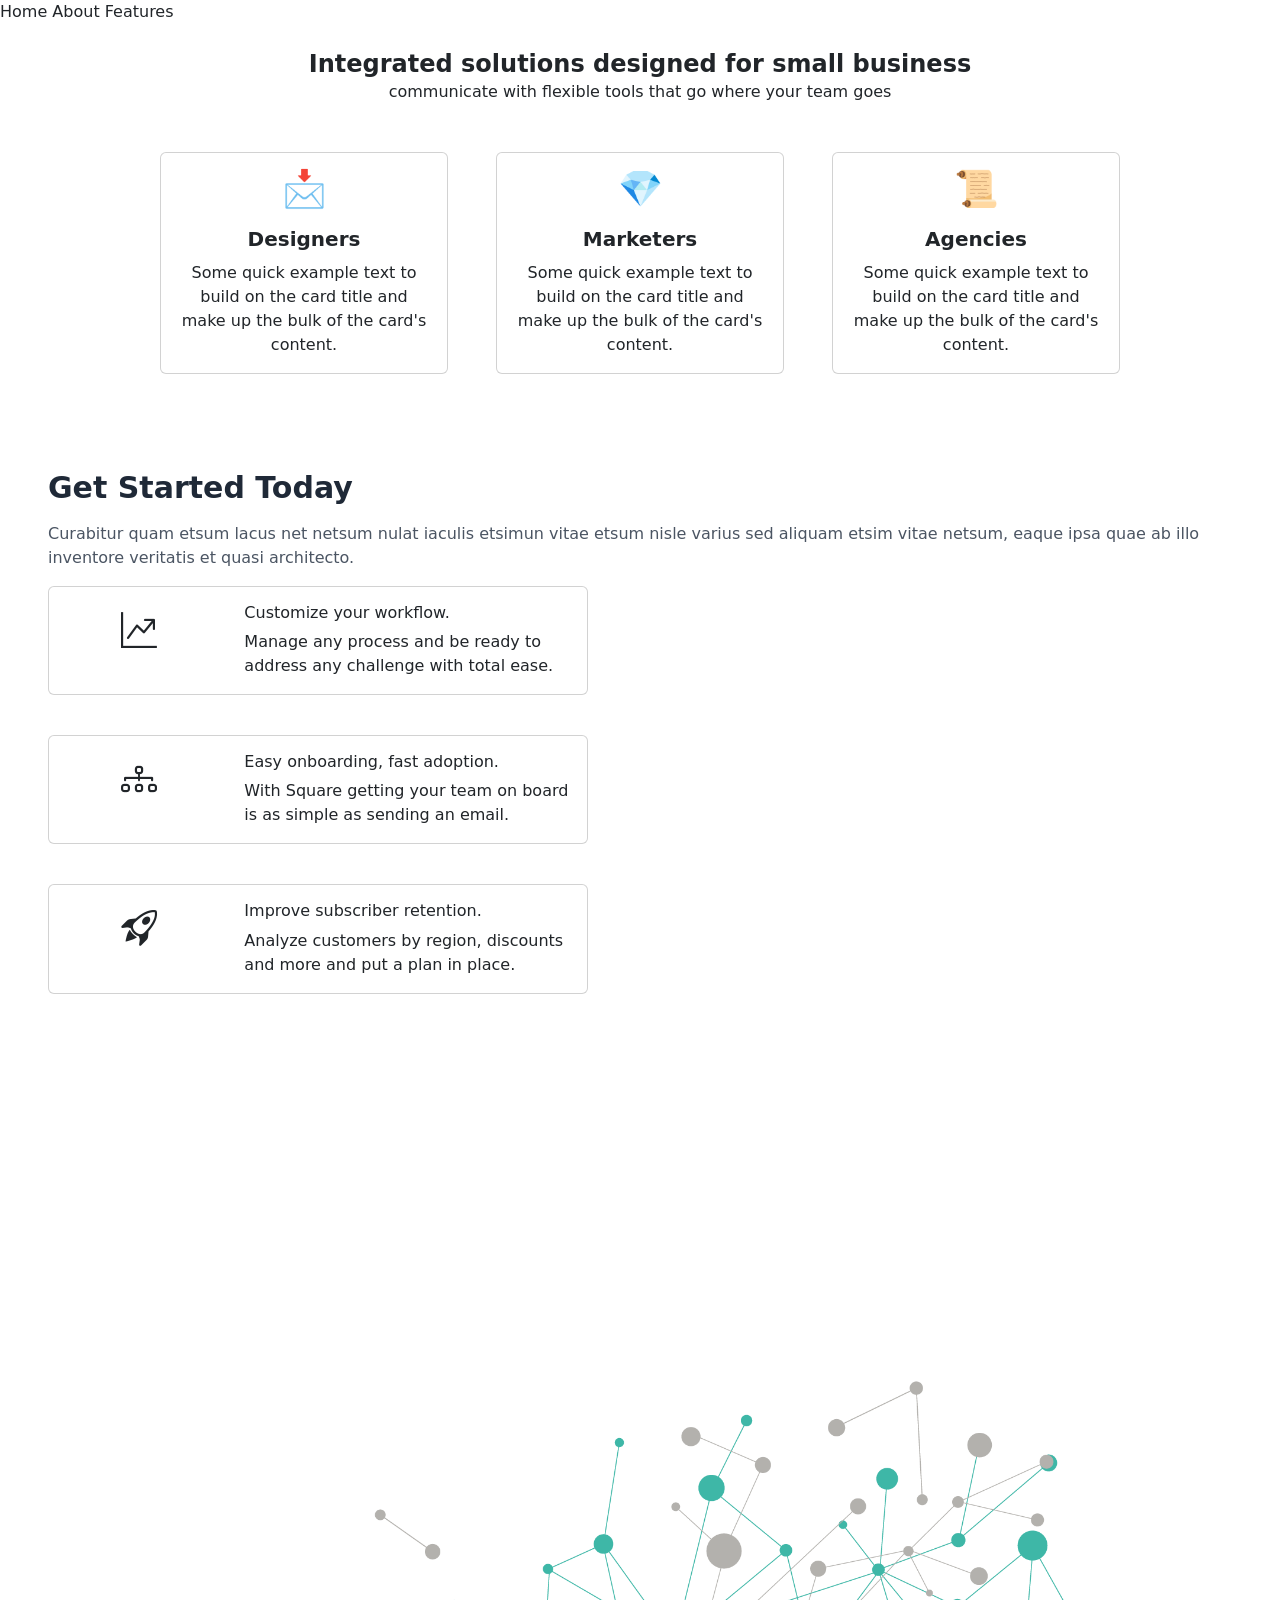
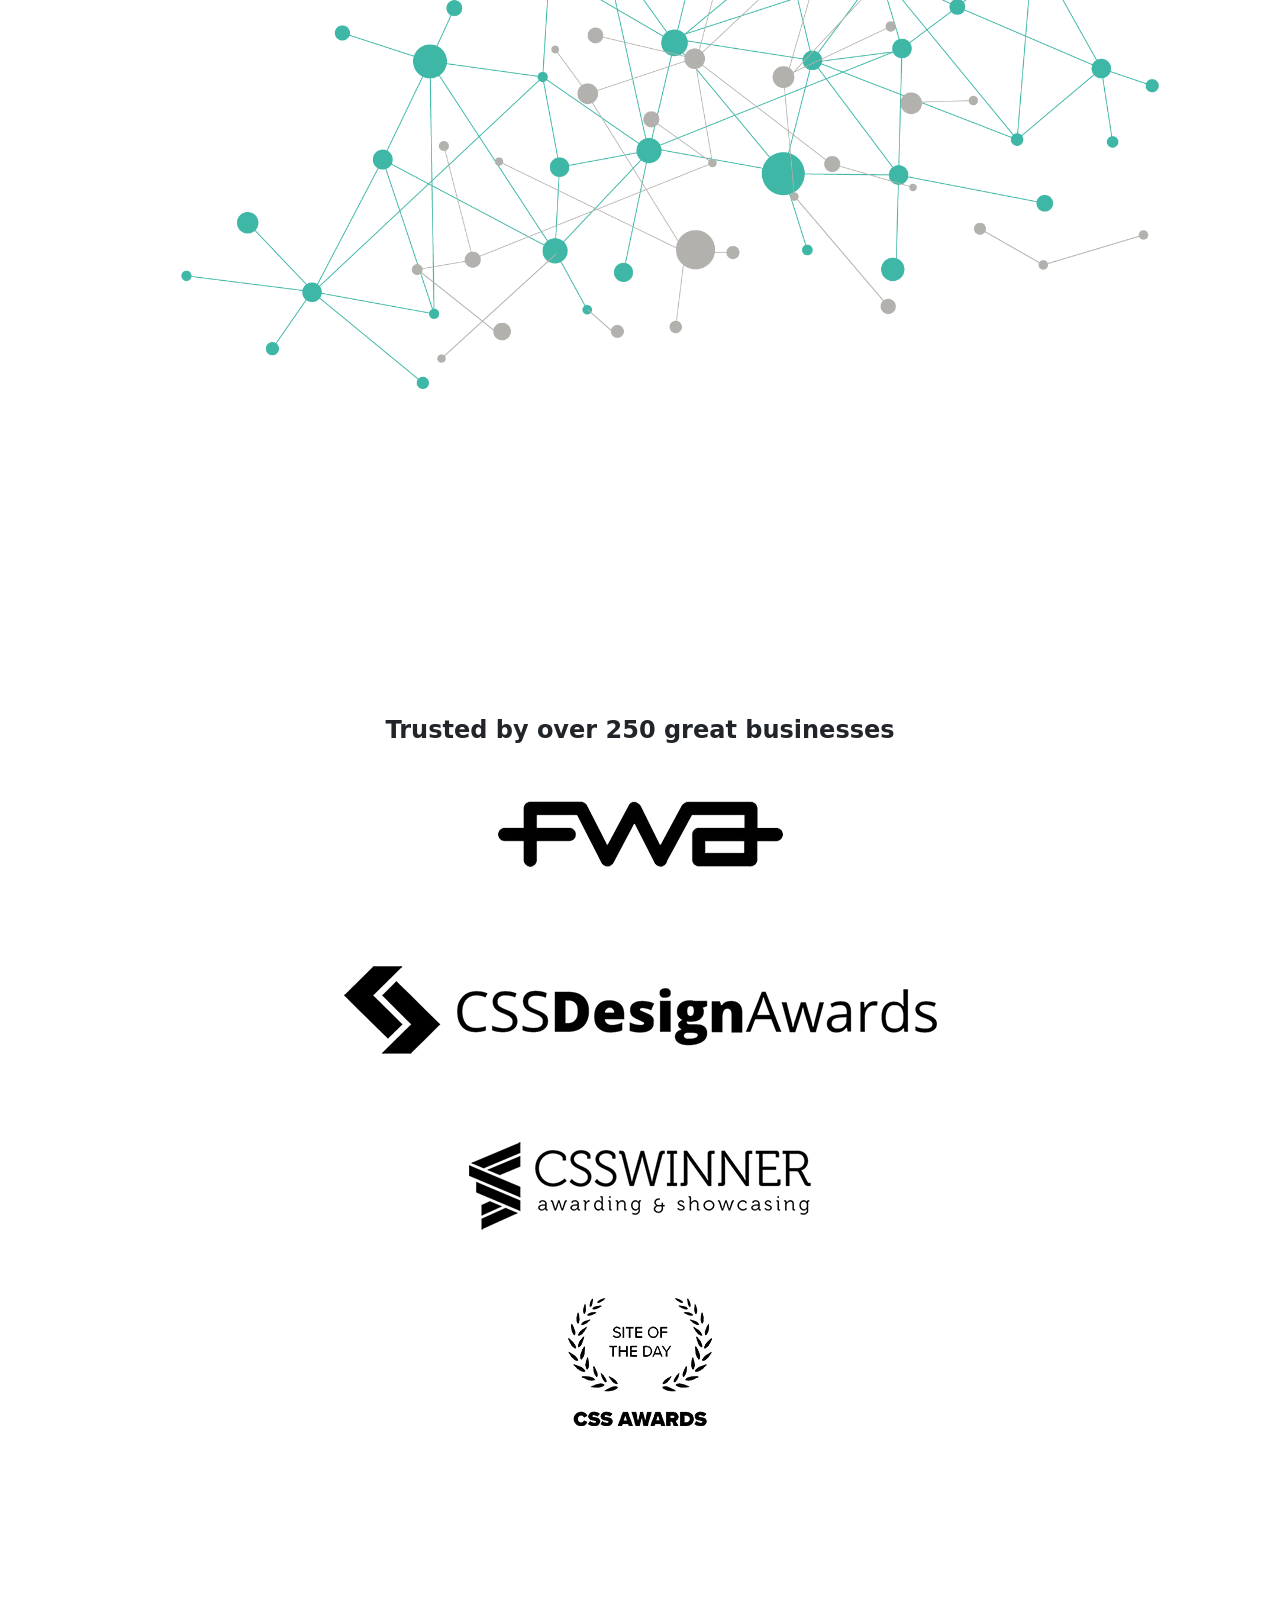
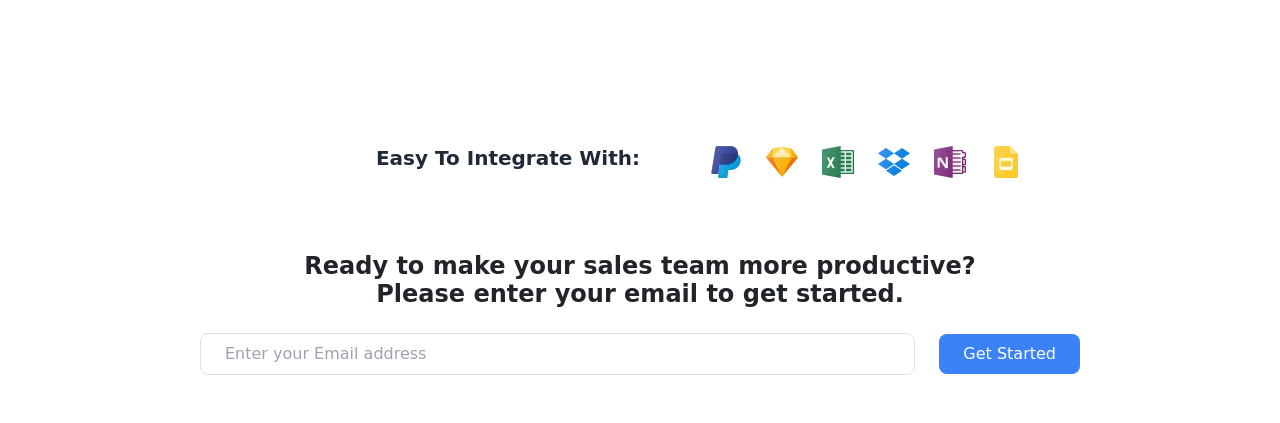
==== commit e4fa3373: "linked html pages" ====
--- a/about.html
+++ b/about.html
@@ -8,7 +8,14 @@
     <link rel="stylesheet" href="./css/main.css">
     <link rel="stylesheet" href="https://cdn.jsdelivr.net/npm/bootstrap-icons@1.11.3/font/bootstrap-icons.min.css">
 </head>
-<body class="bg-gradient-to-r from-slate-200 to-purple-900">
+<body>
+  <a href="index.html">Home</a>
+  <a href="about.html">About</a>
+  <a href="features.html">Features</a>
+  
+  
+
+<div class="bg-gradient-to-r from-slate-200 to-purple-900">
     <div class=" text-center  pt-4 " >
         <h1 class="font-bold text-2xl">Integrated solutions designed for small business</h1>
         <p>communicate with flexible tools that go where your team goes</p>
@@ -175,5 +182,6 @@
     </div>
 
    <script src="about.js"></script>
+  </div>
 </body>
 </html>
--- a/css/main.css
+++ b/css/main.css
@@ -582,41 +582,78 @@
   }
 }
 
+.absolute {
+  position: absolute;
+}
+
+.relative {
+  position: relative;
+}
+
+.inset-0 {
+  inset: 0px;
+}
+
+.col-span-1 {
+  grid-column: span 1 / span 1;
+}
+
+.col-span-2 {
+  grid-column: span 2 / span 2;
+}
+
+.row-span-2 {
+  grid-row: span 2 / span 2;
+}
+
 .mx-auto {
   margin-left: auto;
   margin-right: auto;
 }
 
+.my-5 {
+  margin-top: 1.25rem;
+  margin-bottom: 1.25rem;
+}
+
+.mb-10 {
+  margin-bottom: 2.5rem;
+}
+
+.mb-12 {
+  margin-bottom: 3rem;
+}
+
+.mb-2 {
+  margin-bottom: 0.5rem;
+}
+
 .mb-3 {
   margin-bottom: 0.75rem;
 }
 
-.ml-4 {
-  margin-left: 1rem;
-}
-
-.mt-8 {
-  margin-top: 2rem;
-}
-
 .mb-4 {
   margin-bottom: 1rem;
 }
 
-.mb-8 {
-  margin-bottom: 2rem;
-}
-
-.mb-2 {
-  margin-bottom: 0.5rem;
+.mt-10 {
+  margin-top: 2.5rem;
+}
+
+.mt-2 {
+  margin-top: 0.5rem;
+}
+
+.mt-3 {
+  margin-top: 0.75rem;
 }
 
 .mt-4 {
   margin-top: 1rem;
 }
 
-.block {
-  display: block;
+.mt-6 {
+  margin-top: 1.5rem;
 }
 
 .flex {
@@ -631,101 +668,52 @@
   display: none;
 }
 
-.h-64 {
-  height: 16rem;
-}
-
-.h-32 {
-  height: 8rem;
-}
-
-.h-screen {
-  height: 100vh;
-}
-
-.h-\[\] {
-  height: ;
-}
-
-.h-\[100\] {
-  height: 100;
-}
-
-.h-\[100\%\] {
+.h-10 {
+  height: 2.5rem;
+}
+
+.h-40 {
+  height: 10rem;
+}
+
+.h-80 {
+  height: 20rem;
+}
+
+.h-auto {
+  height: auto;
+}
+
+.h-full {
   height: 100%;
 }
 
-.h-5 {
-  height: 1.25rem;
-}
-
-.h-2 {
-  height: 0.5rem;
-}
-
-.h-36 {
-  height: 9rem;
-}
-
-.h-16 {
-  height: 4rem;
-}
-
-.h-14 {
-  height: 3.5rem;
-}
-
-.max-h-36 {
-  max-height: 9rem;
-}
-
-.min-h-screen {
-  min-height: 100vh;
-}
-
-.w-64 {
-  width: 16rem;
+.w-1\/4 {
+  width: 25%;
+}
+
+.w-1\/5 {
+  width: 20%;
+}
+
+.w-10 {
+  width: 2.5rem;
+}
+
+.w-\[100\%\] {
+  width: 100%;
+}
+
+.w-\[90\%\] {
+  width: 90%;
 }
 
 .w-full {
   width: 100%;
 }
 
-.w-4 {
-  width: 1rem;
-}
-
-.w-2 {
-  width: 0.5rem;
-}
-
-.w-5 {
-  width: 1.25rem;
-}
-
-.w-1\/4 {
-  width: 25%;
-}
-
-.w-20 {
-  width: 5rem;
-}
-
-.max-w-7xl {
-  max-width: 80rem;
-}
-
-.max-w-4xl {
-  max-width: 56rem;
-}
-
-.max-w-max {
-  max-width: -moz-max-content;
-  max-width: max-content;
-}
-
-.max-w-5xl {
-  max-width: 64rem;
+.max-w-md {
+  max-width: 28rem;
 }
 
 .flex-1 {
@@ -736,18 +724,38 @@
   transform: translate(var(--tw-translate-x), var(--tw-translate-y)) rotate(var(--tw-rotate)) skewX(var(--tw-skew-x)) skewY(var(--tw-skew-y)) scaleX(var(--tw-scale-x)) scaleY(var(--tw-scale-y));
 }
 
+.grid-flow-row {
+  grid-auto-flow: row;
+}
+
+.grid-flow-col {
+  grid-auto-flow: column;
+}
+
+.grid-flow-row-dense {
+  grid-auto-flow: row dense;
+}
+
+.grid-flow-col-dense {
+  grid-auto-flow: column dense;
+}
+
+.grid-cols-1 {
+  grid-template-columns: repeat(1, minmax(0, 1fr));
+}
+
 .grid-cols-2 {
   grid-template-columns: repeat(2, minmax(0, 1fr));
 }
 
-.grid-cols-1 {
-  grid-template-columns: repeat(1, minmax(0, 1fr));
-}
-
 .grid-cols-3 {
   grid-template-columns: repeat(3, minmax(0, 1fr));
 }
 
+.grid-rows-3 {
+  grid-template-rows: repeat(3, minmax(0, 1fr));
+}
+
 .flex-col {
   flex-direction: column;
 }
@@ -756,20 +764,28 @@
   flex-wrap: wrap;
 }
 
+.items-start {
+  align-items: flex-start;
+}
+
 .items-center {
   align-items: center;
 }
 
+.justify-end {
+  justify-content: flex-end;
+}
+
 .justify-center {
   justify-content: center;
 }
 
-.justify-evenly {
-  justify-content: space-evenly;
-}
-
-.gap-5 {
-  gap: 1.25rem;
+.justify-between {
+  justify-content: space-between;
+}
+
+.gap-2 {
+  gap: 0.5rem;
 }
 
 .gap-4 {
@@ -782,6 +798,30 @@
 
 .gap-8 {
   gap: 2rem;
+}
+
+.space-x-2 > :not([hidden]) ~ :not([hidden]) {
+  --tw-space-x-reverse: 0;
+  margin-right: calc(0.5rem * var(--tw-space-x-reverse));
+  margin-left: calc(0.5rem * calc(1 - var(--tw-space-x-reverse)));
+}
+
+.space-x-3 > :not([hidden]) ~ :not([hidden]) {
+  --tw-space-x-reverse: 0;
+  margin-right: calc(0.75rem * var(--tw-space-x-reverse));
+  margin-left: calc(0.75rem * calc(1 - var(--tw-space-x-reverse)));
+}
+
+.space-x-4 > :not([hidden]) ~ :not([hidden]) {
+  --tw-space-x-reverse: 0;
+  margin-right: calc(1rem * var(--tw-space-x-reverse));
+  margin-left: calc(1rem * calc(1 - var(--tw-space-x-reverse)));
+}
+
+.space-y-2 > :not([hidden]) ~ :not([hidden]) {
+  --tw-space-y-reverse: 0;
+  margin-top: calc(0.5rem * calc(1 - var(--tw-space-y-reverse)));
+  margin-bottom: calc(0.5rem * var(--tw-space-y-reverse));
 }
 
 .space-y-4 > :not([hidden]) ~ :not([hidden]) {
@@ -790,8 +830,18 @@
   margin-bottom: calc(1rem * var(--tw-space-y-reverse));
 }
 
-.rounded-md {
-  border-radius: 0.375rem;
+.space-y-6 > :not([hidden]) ~ :not([hidden]) {
+  --tw-space-y-reverse: 0;
+  margin-top: calc(1.5rem * calc(1 - var(--tw-space-y-reverse)));
+  margin-bottom: calc(1.5rem * var(--tw-space-y-reverse));
+}
+
+.overflow-hidden {
+  overflow: hidden;
+}
+
+.rounded-full {
+  border-radius: 9999px;
 }
 
 .rounded-lg {
@@ -802,9 +852,34 @@
   border-width: 1px;
 }
 
-.border-gray-300 {
+.border-blue-600 {
   --tw-border-opacity: 1;
-  border-color: rgb(209 213 219 / var(--tw-border-opacity, 1));
+  border-color: rgb(37 99 235 / var(--tw-border-opacity, 1));
+}
+
+.bg-black {
+  --tw-bg-opacity: 1;
+  background-color: rgb(0 0 0 / var(--tw-bg-opacity, 1));
+}
+
+.bg-blue-100 {
+  --tw-bg-opacity: 1;
+  background-color: rgb(219 234 254 / var(--tw-bg-opacity, 1));
+}
+
+.bg-blue-200 {
+  --tw-bg-opacity: 1;
+  background-color: rgb(191 219 254 / var(--tw-bg-opacity, 1));
+}
+
+.bg-blue-300 {
+  --tw-bg-opacity: 1;
+  background-color: rgb(147 197 253 / var(--tw-bg-opacity, 1));
+}
+
+.bg-blue-500 {
+  --tw-bg-opacity: 1;
+  background-color: rgb(59 130 246 / var(--tw-bg-opacity, 1));
 }
 
 .bg-gray-100 {
@@ -812,116 +887,95 @@
   background-color: rgb(243 244 246 / var(--tw-bg-opacity, 1));
 }
 
+.bg-gray-800 {
+  --tw-bg-opacity: 1;
+  background-color: rgb(31 41 55 / var(--tw-bg-opacity, 1));
+}
+
+.bg-green-500 {
+  --tw-bg-opacity: 1;
+  background-color: rgb(34 197 94 / var(--tw-bg-opacity, 1));
+}
+
+.bg-indigo-600 {
+  --tw-bg-opacity: 1;
+  background-color: rgb(79 70 229 / var(--tw-bg-opacity, 1));
+}
+
+.bg-orange-500 {
+  --tw-bg-opacity: 1;
+  background-color: rgb(249 115 22 / var(--tw-bg-opacity, 1));
+}
+
+.bg-purple-500 {
+  --tw-bg-opacity: 1;
+  background-color: rgb(168 85 247 / var(--tw-bg-opacity, 1));
+}
+
+.bg-red-500 {
+  --tw-bg-opacity: 1;
+  background-color: rgb(239 68 68 / var(--tw-bg-opacity, 1));
+}
+
 .bg-white {
   --tw-bg-opacity: 1;
   background-color: rgb(255 255 255 / var(--tw-bg-opacity, 1));
 }
 
-.bg-gray-400 {
-  --tw-bg-opacity: 1;
-  background-color: rgb(156 163 175 / var(--tw-bg-opacity, 1));
-}
-
-.bg-gray-300 {
-  --tw-bg-opacity: 1;
-  background-color: rgb(209 213 219 / var(--tw-bg-opacity, 1));
-}
-
-.bg-gray-200 {
-  --tw-bg-opacity: 1;
-  background-color: rgb(229 231 235 / var(--tw-bg-opacity, 1));
-}
-
-.bg-gray-500 {
-  --tw-bg-opacity: 1;
-  background-color: rgb(107 114 128 / var(--tw-bg-opacity, 1));
-}
-
-.bg-blue-500 {
-  --tw-bg-opacity: 1;
-  background-color: rgb(59 130 246 / var(--tw-bg-opacity, 1));
-}
-
-.bg-black {
-  --tw-bg-opacity: 1;
-  background-color: rgb(0 0 0 / var(--tw-bg-opacity, 1));
-}
-
-.bg-blue-400 {
-  --tw-bg-opacity: 1;
-  background-color: rgb(96 165 250 / var(--tw-bg-opacity, 1));
-}
-
-.bg-violet-400 {
-  --tw-bg-opacity: 1;
-  background-color: rgb(167 139 250 / var(--tw-bg-opacity, 1));
-}
-
-.bg-\[url\(\'https\:\/\/via\.placeholder\.com\/150\'\)\] {
-  background-image: url('https://via.placeholder.com/150');
-}
-
-.bg-\[url\(\'\'\)\] {
-  background-image: url('');
-}
-
-.bg-\[url\(\'https\:\/\/png\.pngtree\.com\/png-vector\/20190115\/ourmid\/pngtree-blue-cool-technology-lines-tech-wind-border-the-internet-png-image_338309\.jpg\'\)\] {
-  background-image: url('https://png.pngtree.com/png-vector/20190115/ourmid/pngtree-blue-cool-technology-lines-tech-wind-border-the-internet-png-image_338309.jpg');
-}
-
-.bg-gradient-to-r {
-  background-image: linear-gradient(to right, var(--tw-gradient-stops));
-}
-
-.from-blue-500 {
-  --tw-gradient-from: #3b82f6 var(--tw-gradient-from-position);
-  --tw-gradient-to: rgb(59 130 246 / 0) var(--tw-gradient-to-position);
-  --tw-gradient-stops: var(--tw-gradient-from), var(--tw-gradient-to);
-}
-
-.from-slate-200 {
-  --tw-gradient-from: #e2e8f0 var(--tw-gradient-from-position);
-  --tw-gradient-to: rgb(226 232 240 / 0) var(--tw-gradient-to-position);
-  --tw-gradient-stops: var(--tw-gradient-from), var(--tw-gradient-to);
-}
-
-.from-zinc-300 {
-  --tw-gradient-from: #d4d4d8 var(--tw-gradient-from-position);
-  --tw-gradient-to: rgb(212 212 216 / 0) var(--tw-gradient-to-position);
-  --tw-gradient-stops: var(--tw-gradient-from), var(--tw-gradient-to);
-}
-
-.to-green-500 {
-  --tw-gradient-to: #22c55e var(--tw-gradient-to-position);
-}
-
-.to-purple-900 {
-  --tw-gradient-to: #581c87 var(--tw-gradient-to-position);
-}
-
-.to-zinc-800 {
-  --tw-gradient-to: #27272a var(--tw-gradient-to-position);
-}
-
-.bg-cover {
-  background-size: cover;
+.bg-yellow-500 {
+  --tw-bg-opacity: 1;
+  background-color: rgb(234 179 8 / var(--tw-bg-opacity, 1));
+}
+
+.bg-yellow-600 {
+  --tw-bg-opacity: 1;
+  background-color: rgb(202 138 4 / var(--tw-bg-opacity, 1));
+}
+
+.bg-opacity-50 {
+  --tw-bg-opacity: 0.5;
+}
+
+.object-cover {
+  -o-object-fit: cover;
+     object-fit: cover;
+}
+
+.p-1 {
+  padding: 0.25rem;
+}
+
+.p-10 {
+  padding: 2.5rem;
+}
+
+.p-2 {
+  padding: 0.5rem;
+}
+
+.p-3 {
+  padding: 0.75rem;
+}
+
+.p-4 {
+  padding: 1rem;
 }
 
 .p-5 {
   padding: 1.25rem;
 }
 
-.p-4 {
-  padding: 1rem;
-}
-
 .p-6 {
   padding: 1.5rem;
 }
 
-.px-4 {
-  padding-left: 1rem;
-  padding-right: 1rem;
+.p-8 {
+  padding: 2rem;
+}
+
+.px-3 {
+  padding-left: 0.75rem;
+  padding-right: 0.75rem;
 }
 
 .px-6 {
@@ -929,69 +983,28 @@
   padding-right: 1.5rem;
 }
 
+.px-8 {
+  padding-left: 2rem;
+  padding-right: 2rem;
+}
+
 .py-2 {
   padding-top: 0.5rem;
   padding-bottom: 0.5rem;
 }
 
-.pt-3 {
+.py-3 {
   padding-top: 0.75rem;
-}
-
-.pt-4 {
-  padding-top: 1rem;
-}
-
-.pb-4 {
-  padding-bottom: 1rem;
-}
-
-.pl-0 {
-  padding-left: 0px;
-}
-
-.pl-5 {
-  padding-left: 1.25rem;
-}
-
-.pt-5 {
-  padding-top: 1.25rem;
-}
-
-.pb-5 {
-  padding-bottom: 1.25rem;
-}
-
-.pt-2 {
-  padding-top: 0.5rem;
-}
-
-.pt-0 {
-  padding-top: 0px;
-}
-
-.pt-0\.5 {
-  padding-top: 0.125rem;
-}
-
-.pt-1 {
-  padding-top: 0.25rem;
-}
-
-.pl-4 {
-  padding-left: 1rem;
+  padding-bottom: 0.75rem;
+}
+
+.py-8 {
+  padding-top: 2rem;
+  padding-bottom: 2rem;
 }
 
 .text-center {
   text-align: center;
-}
-
-.text-start {
-  text-align: start;
-}
-
-.text-end {
-  text-align: end;
 }
 
 .text-2xl {
@@ -999,45 +1012,60 @@
   line-height: 2rem;
 }
 
+.text-3xl {
+  font-size: 1.875rem;
+  line-height: 2.25rem;
+}
+
 .text-4xl {
   font-size: 2.25rem;
   line-height: 2.5rem;
 }
 
+.text-lg {
+  font-size: 1.125rem;
+  line-height: 1.75rem;
+}
+
 .text-xl {
   font-size: 1.25rem;
   line-height: 1.75rem;
 }
 
-.text-3xl {
-  font-size: 1.875rem;
-  line-height: 2.25rem;
-}
-
-.text-xs {
-  font-size: 0.75rem;
-  line-height: 1rem;
-}
-
-.text-sm {
-  font-size: 0.875rem;
-  line-height: 1.25rem;
-}
-
 .font-bold {
   font-weight: 700;
 }
 
-.font-semibold {
-  font-weight: 600;
-}
-
-.font-medium {
-  font-weight: 500;
-}
-
-.leading-loose {
-  line-height: 2;
+.font-light {
+  font-weight: 300;
+}
+
+.uppercase {
+  text-transform: uppercase;
+}
+
+.capitalize {
+  text-transform: capitalize;
+}
+
+.text-black {
+  --tw-text-opacity: 1;
+  color: rgb(0 0 0 / var(--tw-text-opacity, 1));
+}
+
+.text-blue-700 {
+  --tw-text-opacity: 1;
+  color: rgb(29 78 216 / var(--tw-text-opacity, 1));
+}
+
+.text-gray-400 {
+  --tw-text-opacity: 1;
+  color: rgb(156 163 175 / var(--tw-text-opacity, 1));
+}
+
+.text-gray-500 {
+  --tw-text-opacity: 1;
+  color: rgb(107 114 128 / var(--tw-text-opacity, 1));
 }
 
 .text-gray-600 {
@@ -1045,14 +1073,19 @@
   color: rgb(75 85 99 / var(--tw-text-opacity, 1));
 }
 
+.text-gray-700 {
+  --tw-text-opacity: 1;
+  color: rgb(55 65 81 / var(--tw-text-opacity, 1));
+}
+
 .text-gray-800 {
   --tw-text-opacity: 1;
   color: rgb(31 41 55 / var(--tw-text-opacity, 1));
 }
 
-.text-emerald-50 {
+.text-green-500 {
   --tw-text-opacity: 1;
-  color: rgb(236 253 245 / var(--tw-text-opacity, 1));
+  color: rgb(34 197 94 / var(--tw-text-opacity, 1));
 }
 
 .text-white {
@@ -1060,29 +1093,12 @@
   color: rgb(255 255 255 / var(--tw-text-opacity, 1));
 }
 
-.text-gray-700 {
-  --tw-text-opacity: 1;
-  color: rgb(55 65 81 / var(--tw-text-opacity, 1));
-}
-
-.opacity-5 {
-  opacity: 0.05;
-}
-
-.opacity-50 {
-  opacity: 0.5;
-}
-
-.opacity-40 {
-  opacity: 0.4;
-}
-
-.opacity-30 {
-  opacity: 0.3;
-}
-
-.opacity-100 {
-  opacity: 1;
+.text-opacity-75 {
+  --tw-text-opacity: 0.75;
+}
+
+.opacity-0 {
+  opacity: 0;
 }
 
 .shadow {
@@ -1091,228 +1107,217 @@
   box-shadow: var(--tw-ring-offset-shadow, 0 0 #0000), var(--tw-ring-shadow, 0 0 #0000), var(--tw-shadow);
 }
 
-.shadow-md {
-  --tw-shadow: 0 4px 6px -1px rgb(0 0 0 / 0.1), 0 2px 4px -2px rgb(0 0 0 / 0.1);
-  --tw-shadow-colored: 0 4px 6px -1px var(--tw-shadow-color), 0 2px 4px -2px var(--tw-shadow-color);
-  box-shadow: var(--tw-ring-offset-shadow, 0 0 #0000), var(--tw-ring-shadow, 0 0 #0000), var(--tw-shadow);
-}
-
-.shadow-none {
-  --tw-shadow: 0 0 #0000;
-  --tw-shadow-colored: 0 0 #0000;
-  box-shadow: var(--tw-ring-offset-shadow, 0 0 #0000), var(--tw-ring-shadow, 0 0 #0000), var(--tw-shadow);
-}
-
 .shadow-lg {
   --tw-shadow: 0 10px 15px -3px rgb(0 0 0 / 0.1), 0 4px 6px -4px rgb(0 0 0 / 0.1);
   --tw-shadow-colored: 0 10px 15px -3px var(--tw-shadow-color), 0 4px 6px -4px var(--tw-shadow-color);
   box-shadow: var(--tw-ring-offset-shadow, 0 0 #0000), var(--tw-ring-shadow, 0 0 #0000), var(--tw-shadow);
 }
 
+.transition {
+  transition-property: color, background-color, border-color, text-decoration-color, fill, stroke, opacity, box-shadow, transform, filter, -webkit-backdrop-filter;
+  transition-property: color, background-color, border-color, text-decoration-color, fill, stroke, opacity, box-shadow, transform, filter, backdrop-filter;
+  transition-property: color, background-color, border-color, text-decoration-color, fill, stroke, opacity, box-shadow, transform, filter, backdrop-filter, -webkit-backdrop-filter;
+  transition-timing-function: cubic-bezier(0.4, 0, 0.2, 1);
+  transition-duration: 150ms;
+}
+
 .transition-transform {
   transition-property: transform;
   transition-timing-function: cubic-bezier(0.4, 0, 0.2, 1);
   transition-duration: 150ms;
 }
 
-.transition-colors {
-  transition-property: color, background-color, border-color, text-decoration-color, fill, stroke;
-  transition-timing-function: cubic-bezier(0.4, 0, 0.2, 1);
-  transition-duration: 150ms;
-}
-
-.duration-300 {
-  transition-duration: 300ms;
-}
-
 .duration-500 {
   transition-duration: 500ms;
 }
 
-.hover\:scale-105:hover {
-  --tw-scale-x: 1.05;
-  --tw-scale-y: 1.05;
+@keyframes fadeInLeft {
+  from {
+    opacity: 0;
+    transform: translateX(-20px);
+  }
+
+  to {
+    opacity: 1;
+    transform: translateX(0);
+  }
+}
+
+@keyframes fadeInRight {
+  from {
+    opacity: 0;
+    transform: translateX(20px);
+  }
+
+  to {
+    opacity: 1;
+    transform: translateX(0);
+  }
+}
+
+.animate-fadeInLeft {
+  animation: fadeInLeft 1.2s ease-out;
+}
+
+.animate-fadeInRight {
+  animation: fadeInRight 1.2s ease-out;
+}
+
+.hover\:-translate-y-2:hover {
+  --tw-translate-y: -0.5rem;
   transform: translate(var(--tw-translate-x), var(--tw-translate-y)) rotate(var(--tw-rotate)) skewX(var(--tw-skew-x)) skewY(var(--tw-skew-y)) scaleX(var(--tw-scale-x)) scaleY(var(--tw-scale-y));
 }
 
-.hover\:bg-red-500:hover {
-  --tw-bg-opacity: 1;
-  background-color: rgb(239 68 68 / var(--tw-bg-opacity, 1));
-}
-
-.hover\:bg-gray-500:hover {
-  --tw-bg-opacity: 1;
-  background-color: rgb(107 114 128 / var(--tw-bg-opacity, 1));
-}
-
-.hover\:bg-gray-300:hover {
-  --tw-bg-opacity: 1;
-  background-color: rgb(209 213 219 / var(--tw-bg-opacity, 1));
-}
-
-.hover\:bg-gray-100:hover {
-  --tw-bg-opacity: 1;
-  background-color: rgb(243 244 246 / var(--tw-bg-opacity, 1));
-}
-
-.hover\:bg-black:hover {
-  --tw-bg-opacity: 1;
-  background-color: rgb(0 0 0 / var(--tw-bg-opacity, 1));
-}
-
-.hover\:bg-gray-400:hover {
-  --tw-bg-opacity: 1;
-  background-color: rgb(156 163 175 / var(--tw-bg-opacity, 1));
-}
-
-.hover\:bg-gray-200:hover {
-  --tw-bg-opacity: 1;
-  background-color: rgb(229 231 235 / var(--tw-bg-opacity, 1));
-}
-
-.hover\:bg-blue-600:hover {
-  --tw-bg-opacity: 1;
-  background-color: rgb(37 99 235 / var(--tw-bg-opacity, 1));
-}
-
-.hover\:opacity-90:hover {
-  opacity: 0.9;
-}
-
-.hover\:opacity-100:hover {
+.hover\:-translate-y-6:hover {
+  --tw-translate-y: -1.5rem;
+  transform: translate(var(--tw-translate-x), var(--tw-translate-y)) rotate(var(--tw-rotate)) skewX(var(--tw-skew-x)) skewY(var(--tw-skew-y)) scaleX(var(--tw-scale-x)) scaleY(var(--tw-scale-y));
+}
+
+.hover\:bg-blue-200:hover {
+  --tw-bg-opacity: 1;
+  background-color: rgb(191 219 254 / var(--tw-bg-opacity, 1));
+}
+
+.hover\:text-blue-300:hover {
+  --tw-text-opacity: 1;
+  color: rgb(147 197 253 / var(--tw-text-opacity, 1));
+}
+
+.hover\:text-white:hover {
+  --tw-text-opacity: 1;
+  color: rgb(255 255 255 / var(--tw-text-opacity, 1));
+}
+
+.hover\:text-opacity-5:hover {
+  --tw-text-opacity: 0.05;
+}
+
+.hover\:shadow-xl:hover {
+  --tw-shadow: 0 20px 25px -5px rgb(0 0 0 / 0.1), 0 8px 10px -6px rgb(0 0 0 / 0.1);
+  --tw-shadow-colored: 0 20px 25px -5px var(--tw-shadow-color), 0 8px 10px -6px var(--tw-shadow-color);
+  box-shadow: var(--tw-ring-offset-shadow, 0 0 #0000), var(--tw-ring-shadow, 0 0 #0000), var(--tw-shadow);
+}
+
+.group:hover .group-hover\:scale-110 {
+  --tw-scale-x: 1.1;
+  --tw-scale-y: 1.1;
+  transform: translate(var(--tw-translate-x), var(--tw-translate-y)) rotate(var(--tw-rotate)) skewX(var(--tw-skew-x)) skewY(var(--tw-skew-y)) scaleX(var(--tw-scale-x)) scaleY(var(--tw-scale-y));
+}
+
+.group:hover .group-hover\:opacity-100 {
   opacity: 1;
 }
 
-.hover\:opacity-0:hover {
-  opacity: 0;
-}
-
-.hover\:opacity-95:hover {
-  opacity: 0.95;
-}
-
-.hover\:opacity-50:hover {
-  opacity: 0.5;
-}
-
-.hover\:shadow:hover {
-  --tw-shadow: 0 1px 3px 0 rgb(0 0 0 / 0.1), 0 1px 2px -1px rgb(0 0 0 / 0.1);
-  --tw-shadow-colored: 0 1px 3px 0 var(--tw-shadow-color), 0 1px 2px -1px var(--tw-shadow-color);
-  box-shadow: var(--tw-ring-offset-shadow, 0 0 #0000), var(--tw-ring-shadow, 0 0 #0000), var(--tw-shadow);
-}
-
-.focus\:outline-none:focus {
-  outline: 2px solid transparent;
-  outline-offset: 2px;
-}
-
-.focus\:ring-2:focus {
-  --tw-ring-offset-shadow: var(--tw-ring-inset) 0 0 0 var(--tw-ring-offset-width) var(--tw-ring-offset-color);
-  --tw-ring-shadow: var(--tw-ring-inset) 0 0 0 calc(2px + var(--tw-ring-offset-width)) var(--tw-ring-color);
-  box-shadow: var(--tw-ring-offset-shadow), var(--tw-ring-shadow), var(--tw-shadow, 0 0 #0000);
-}
-
-.focus\:ring-blue-500:focus {
-  --tw-ring-opacity: 1;
-  --tw-ring-color: rgb(59 130 246 / var(--tw-ring-opacity, 1));
-}
-
 @media (min-width: 480px) {
+  .sm\:w-1\/2 {
+    width: 50%;
+  }
+
   .sm\:grid-cols-2 {
     grid-template-columns: repeat(2, minmax(0, 1fr));
   }
 
-  .sm\:grid-cols-1 {
-    grid-template-columns: repeat(1, minmax(0, 1fr));
-  }
-
-  .sm\:grid-cols-3 {
-    grid-template-columns: repeat(3, minmax(0, 1fr));
-  }
-
-  .sm\:bg-gradient-to-t {
-    background-image: linear-gradient(to top, var(--tw-gradient-stops));
+  .sm\:bg-green-500 {
+    --tw-bg-opacity: 1;
+    background-color: rgb(34 197 94 / var(--tw-bg-opacity, 1));
+  }
+
+  .sm\:py-8 {
+    padding-top: 2rem;
+    padding-bottom: 2rem;
   }
 }
 
 @media (min-width: 768px) {
-  .md\:col-auto {
-    grid-column: auto;
+  .md\:col-span-2 {
+    grid-column: span 2 / span 2;
+  }
+
+  .md\:row-span-2 {
+    grid-row: span 2 / span 2;
   }
 
   .md\:flex {
     display: flex;
   }
 
-  .md\:grid {
-    display: grid;
-  }
-
-  .md\:w-24 {
-    width: 6rem;
+  .md\:w-1\/2 {
+    width: 50%;
+  }
+
+  .md\:w-1\/3 {
+    width: 33.333333%;
+  }
+
+  .md\:w-\[100\%\] {
+    width: 100%;
+  }
+
+  .md\:grid-cols-2 {
+    grid-template-columns: repeat(2, minmax(0, 1fr));
   }
 
   .md\:grid-cols-3 {
     grid-template-columns: repeat(3, minmax(0, 1fr));
   }
 
-  .md\:grid-cols-2 {
-    grid-template-columns: repeat(2, minmax(0, 1fr));
-  }
-
-  .md\:grid-cols-1 {
-    grid-template-columns: repeat(1, minmax(0, 1fr));
+  .md\:grid-cols-4 {
+    grid-template-columns: repeat(4, minmax(0, 1fr));
   }
 
   .md\:flex-row {
     flex-direction: row;
   }
 
-  .md\:flex-col {
-    flex-direction: column;
-  }
-
-  .md\:text-4xl {
-    font-size: 2.25rem;
-    line-height: 2.5rem;
-  }
-
-  .md\:text-base {
-    font-size: 1rem;
-    line-height: 1.5rem;
-  }
-
-  .md\:text-xl {
-    font-size: 1.25rem;
-    line-height: 1.75rem;
+  .md\:items-center {
+    align-items: center;
+  }
+
+  .md\:space-x-4 > :not([hidden]) ~ :not([hidden]) {
+    --tw-space-x-reverse: 0;
+    margin-right: calc(1rem * var(--tw-space-x-reverse));
+    margin-left: calc(1rem * calc(1 - var(--tw-space-x-reverse)));
+  }
+
+  .md\:space-x-6 > :not([hidden]) ~ :not([hidden]) {
+    --tw-space-x-reverse: 0;
+    margin-right: calc(1.5rem * var(--tw-space-x-reverse));
+    margin-left: calc(1.5rem * calc(1 - var(--tw-space-x-reverse)));
+  }
+
+  .md\:space-y-0 > :not([hidden]) ~ :not([hidden]) {
+    --tw-space-y-reverse: 0;
+    margin-top: calc(0px * calc(1 - var(--tw-space-y-reverse)));
+    margin-bottom: calc(0px * var(--tw-space-y-reverse));
+  }
+
+  .md\:bg-red-500 {
+    --tw-bg-opacity: 1;
+    background-color: rgb(239 68 68 / var(--tw-bg-opacity, 1));
+  }
+
+  .md\:text-start {
+    text-align: start;
+  }
+
+  .md\:text-5xl {
+    font-size: 3rem;
+    line-height: 1;
+  }
+
+  .md\:text-6xl {
+    font-size: 3.75rem;
+    line-height: 1;
   }
 }
 
 @media (min-width: 976px) {
-  .lg\:mt-0 {
-    margin-top: 0px;
-  }
-
-  .lg\:w-1\/2 {
-    width: 50%;
-  }
-
-  .lg\:flex-row {
-    flex-direction: row;
-  }
-
-  .lg\:items-start {
-    align-items: flex-start;
-  }
-
-  .lg\:space-x-8 > :not([hidden]) ~ :not([hidden]) {
-    --tw-space-x-reverse: 0;
-    margin-right: calc(2rem * var(--tw-space-x-reverse));
-    margin-left: calc(2rem * calc(1 - var(--tw-space-x-reverse)));
-  }
-
-  .lg\:p-8 {
-    padding: 2rem;
-  }
-}
-
+  .lg\:grid-cols-3 {
+    grid-template-columns: repeat(3, minmax(0, 1fr));
+  }
+
+  .lg\:bg-orange-500 {
+    --tw-bg-opacity: 1;
+    background-color: rgb(249 115 22 / var(--tw-bg-opacity, 1));
+  }
+}
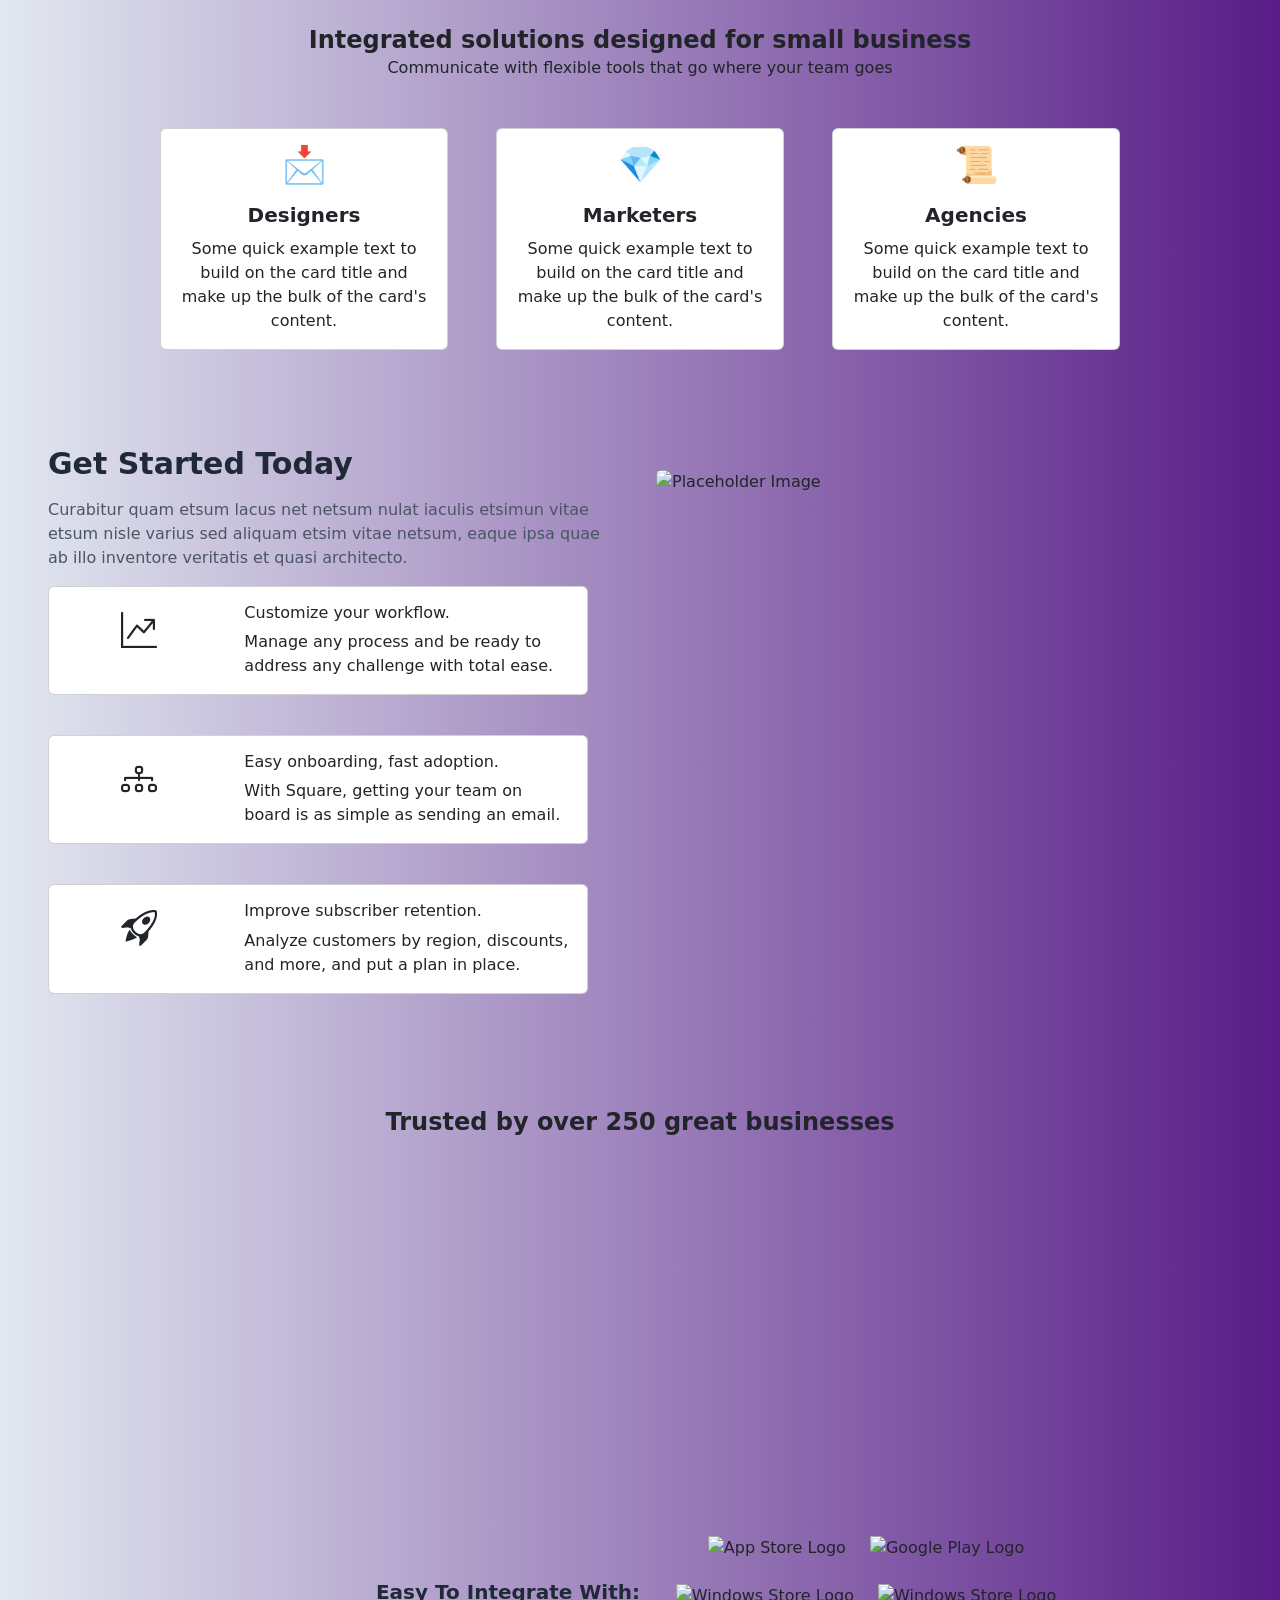
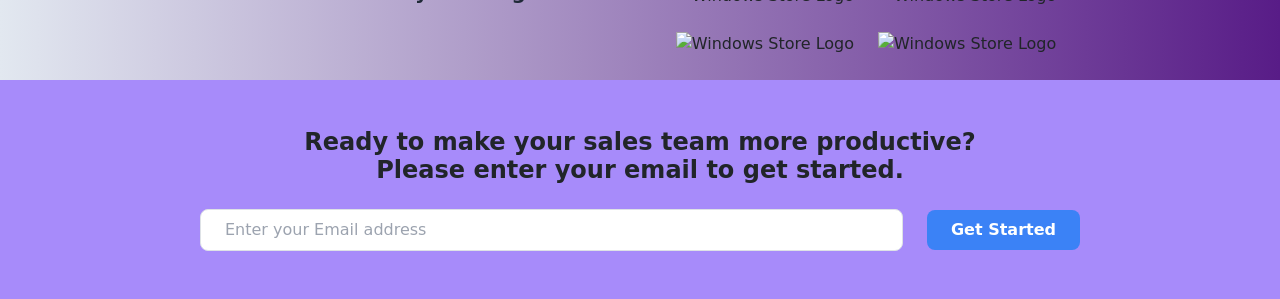
==== commit e96e4df3: "about section" ====
--- a/about.html
+++ b/about.html
@@ -9,179 +9,135 @@
     <link rel="stylesheet" href="https://cdn.jsdelivr.net/npm/bootstrap-icons@1.11.3/font/bootstrap-icons.min.css">
 </head>
 <body>
-  <a href="index.html">Home</a>
-  <a href="about.html">About</a>
-  <a href="features.html">Features</a>
-  
-  
-
 <div class="bg-gradient-to-r from-slate-200 to-purple-900">
-    <div class=" text-center  pt-4 " >
+    <div class="text-center pt-4">
         <h1 class="font-bold text-2xl">Integrated solutions designed for small business</h1>
-        <p>communicate with flexible tools that go where your team goes</p>
+        <p>Communicate with flexible tools that go where your team goes</p>
         <div class="flex justify-evenly">
-        <div class="grid  p-5 md:grid-cols-3 mx-auto gap-5 ">
-        <div class="card  hover:shadow transform hover:scale-105 transition-transform duration-500 hover:bg-gray-200" style="width: 18rem;">
-            <h1 class="pt-3 text-4xl">📩</h1>           
-            <div class="card-body">
-              <h5 class="card-title font-bold text-xl">Designers</h5>
-              <p class="card-text">Some quick example text to build on the card title and make up the bulk of the card's content.</p>
-             
+            <div class="grid p-5 md:grid-cols-3 mx-auto gap-5">
+                <div class="card hover:shadow transform hover:scale-105 transition-transform duration-500 hover:bg-gray-200" style="width: 18rem;">
+                    <h1 class="pt-3 text-4xl">📩</h1>           
+                    <div class="card-body">
+                        <h5 class="card-title font-bold text-xl">Designers</h5>
+                        <p class="card-text">Some quick example text to build on the card title and make up the bulk of the card's content.</p>
+                    </div>
+                </div>
+                <div class="card hover:shadow transform hover:scale-105 transition-transform duration-500 hover:bg-gray-200" style="width: 18rem;">
+                    <h1 class="pt-3 text-4xl">💎</h1> 
+                    <div class="card-body">
+                        <h5 class="card-title font-bold text-xl">Marketers</h5>
+                        <p class="card-text">Some quick example text to build on the card title and make up the bulk of the card's content.</p>
+                    </div>
+                </div>
+                <div class="card hover:shadow transform hover:scale-105 transition-transform duration-500 hover:bg-gray-200" style="width: 18rem;">
+                    <h1 class="pt-3 text-4xl">📜</h1> 
+                    <div class="card-body">
+                        <h5 class="card-title font-bold text-xl">Agencies</h5>
+                        <p class="card-text">Some quick example text to build on the card title and make up the bulk of the card's content.</p>
+                    </div>
+                </div>
             </div>
-          </div>
-          <div class="card hover:shadow transform hover:scale-105 transition-transform duration-500 hover:bg-gray-200" style="width: 18rem;" style="width: 18rem;">
-            <h1 class="pt-3 text-4xl">💎</h1> 
-            <div class="card-body">
-              
-              <h5 class="card-title font-bold text-xl">Marketers</h5>
-              <p class="card-text">Some quick example text to build on the card title and make up the bulk of the card's content.</p>
-              
+        </div>
+    </div>
+    <div class="flex flex-col lg:flex-row items-center lg:items-start lg:space-x-8 p-5 lg:p-8 max-w-7xl mx-auto">
+        <div class="w-full lg:w-1/2 space-y-4">
+            <h1 class="text-3xl font-bold text-gray-800">Get Started Today</h1>
+            <p class="text-gray-600">Curabitur quam etsum lacus net netsum nulat iaculis etsimun vitae etsum nisle varius sed aliquam etsim vitae netsum, eaque ipsa quae ab illo inventore veritatis et quasi architecto.</p>
+            <div class="grid md:grid-cols-1 sm:grid-cols-1 gap-4">
+                <!-- Cards for workflow, onboarding, and retention -->
+                <div class="card mb-3" style="max-width: 540px;">
+                    <div class="row g-0">
+                        <div class="col-md-4">
+                            <h1 class="text-center justify-center text-4xl pt-4"><i class="bi bi-graph-up-arrow"></i></h1>
+                        </div>
+                        <div class="col-md-8">
+                            <div class="card-body">
+                                <h5 class="card-title">Customize your workflow.</h5>
+                                <p class="card-text">Manage any process and be ready to address any challenge with total ease.</p>
+                            </div>
+                        </div>
+                    </div>
+                </div>
+                <div class="card mb-3" style="max-width: 540px;">
+                    <div class="row g-0">
+                        <div class="col-md-4">
+                            <h1 class="text-center justify-center text-4xl pt-4"><i class="bi bi-diagram-3"></i></h1>
+                        </div>
+                        <div class="col-md-8">
+                            <div class="card-body">
+                                <h5 class="card-title">Easy onboarding, fast adoption.</h5>
+                                <p class="card-text">With Square, getting your team on board is as simple as sending an email.</p>
+                            </div>
+                        </div>
+                    </div>
+                </div>
+                <div class="card mb-3" style="max-width: 540px;">
+                    <div class="row g-0">
+                        <div class="col-md-4">
+                            <h1 class="text-center justify-center text-4xl pt-4"><i class="bi bi-rocket-takeoff"></i></h1>
+                        </div>
+                        <div class="col-md-8">
+                            <div class="card-body">
+                                <h5 class="card-title">Improve subscriber retention.</h5>
+                                <p class="card-text">Analyze customers by region, discounts, and more, and put a plan in place.</p>
+                            </div>
+                        </div>
+                    </div>
+                </div>
             </div>
-          </div>
-          <div class="card hover:shadow transform hover:scale-105 transition-transform duration-500 hover:bg-gray-200" style="width: 18rem;" style="width: 18rem;">
-            <h1 class="pt-3 text-4xl">📜</h1> 
-            <div class="card-body">
-              <h5 class="card-title font-bold text-xl">Agencies</h5>
-              <p class="card-text">Some quick example text to build on the card title and make up the bulk of the card's content.</p>
+        </div>
+        <div class="w-full lg:w-1/2 mt-8 lg:mt-0 pt-4">
+            <img src="./media/—Pngtree—blue cool technology lines tech_3796943.png" alt="Placeholder Image" class="w-full rounded-md">
+        </div>
+    </div>
+    
+    <div class="text-2xl font-bold text-center pt-5">Trusted by over 250 great businesses</div>
+    <div class="flex gap-5 justify-center pt-4 flex-col lg:flex-row items-center lg:items-start lg:space-x-8 p-5 lg:p-8 max-w-7xl mx-auto opacity-100">
+        <img src="./media/award1a.webp" alt="" class="h-14 hover:opacity-50">
+        <img src="./media/award3a.webp" alt="" class="h-14 hover:opacity-50">
+        <img src="./media/award4a.webp" alt="" class="h-14 hover:opacity-50">
+        <img src="./media/award5.webp" alt="" class="h-14 hover:opacity-50">
+    </div>
+    <div class="flex justify-center items-center pt-5 md:flex mx-auto pb-5">
+        <div>
+            <iframe src="https://www.youtube.com/embed/YMdvfZj_bv0?si=zNsywNu_zdG9qOJr" title="YouTube video player" frameborder="0" allowfullscreen></iframe>
+        </div>
+    </div>
+    <div class="flex items-center justify-center">
+        <div class="container mx-auto justify-center">
+            <div class="grid grid-cols-1 md:grid-cols-2 p-6 rounded-lg">
+                <div class="flex flex-col justify-center">
+                    <h1 class="text-xl md:text-xl font-bold text-gray-800 mb-2 text-end">Easy To Integrate With:</h1>
+                </div>
+                <div class="flex justify-center items-center flex-wrap gap-4 text-start">
+                    <img src="./media/app01.webp" alt="App Store Logo">
+                    <img src="./media/app02.webp" alt="Google Play Logo">
+                    <img src="./media/app03.webp" alt="Windows Store Logo">
+                    <img src="./media/app04.webp" alt="Windows Store Logo">
+                    <img src="./media/app05.webp" alt="Windows Store Logo">
+                    <img src="./media/app06.webp" alt="Windows Store Logo">
+                </div>
             </div>
+        </div>
+    </div>
+    <div class="bg-violet-400 flex items-center justify-center">
+        <div class="container mx-auto p-4">
+            <div class="text-2xl font-bold text-center pt-4">
+                <h1>Ready to make your sales team more productive?</h1>
+                <h1>Please enter your email to get started.</h1>
             </div>
-          </div>
-        </div>
-        
-    </div>
-    <div class="flex flex-col lg:flex-row items-center lg:items-start lg:space-x-8 p-5 lg:p-8 max-w-7xl mx-auto ">
-      <!-- Content Section -->
-      <div class="w-full lg:w-1/2 space-y-4">
-        <h1 class="text-3xl font-bold text-gray-800">Get Started Today</h1>
-        <p class="text-gray-600">Curabitur quam etsum lacus net netsum nulat iaculis etsimun vitae etsum nisle varius sed aliquam etsim vitae netsum, eaque ipsa quae ab illo inventore veritatis et quasi architecto.</p>
-        <div class="grid md:grid-cols-1 sm:grid-cols-1 gap-4 ">
-          <div class="card mb-3" style="max-width: 540px;">
-            <div class="row g-0">
-              <div class="col-md-4">
-                <h1  class="text-center justify-center text-4xl pt-4"><i class="bi bi-graph-up-arrow"></i></h1>
-              </div>
-              <div class="col-md-8">
-                <div class="card-body">
-                  <h5 class="card-title">Customize your workflow.</h5>
-                  <p class="card-text">Manage any process and be ready to address any challenge with total ease.</p>
+            <div class="flex flex-col md:flex-row items-center p-6 rounded-lg gap-4">
+                <div class="flex-1">
+                    <input id="userInput" type="text" placeholder="Enter your Email address" class="w-full px-4 py-2 border border-gray-300 rounded-lg focus:outline-none focus:ring-2 focus:ring-blue-500"/>
                 </div>
-              </div>
+                <div>
+                    <button id="submitButton" class="px-6 py-2 bg-blue-500 text-white font-semibold rounded-lg hover:bg-blue-600 transition-colors">Get Started</button>
+                </div>
             </div>
-          </div>
-          <div class="card mb-3" style="max-width: 540px;">
-            <div class="row g-0">
-              <div class="col-md-4">
-                <h1  class="text-center justify-center text-4xl pt-4"><i class="bi bi-diagram-3"></i></h1>
-              </div>
-              <div class="col-md-8">
-                <div class="card-body">
-                  <h5 class="card-title">Easy onboarding, fast adoption.</h5>
-                  <p class="card-text">With Square getting your team on board is as simple as sending an email.</p>
-                </div>
-              </div>
-            </div>
-          </div>
-          <div class="card mb-3" style="max-width: 540px;">
-            <div class="row g-0">
-              <div class="col-md-4">
-                <h1  class="text-center justify-center text-4xl pt-4"><i class="bi bi-rocket-takeoff"></i></h1>
-              </div>
-              <div class="col-md-8">
-                <div class="card-body">
-                  <h5 class="card-title">Improve subscriber retention.</h5>
-                  <p class="card-text">Analyze customers by region, discounts and more and put a plan in place.</p>
-                </div>
-              </div>
-            </div>
-          </div>
-        </div>
-      </div>
-  
-      <!-- Image Section -->
-      <div class="w-full lg:w-1/2 mt-8 lg:mt-0 pt-4">
-        <img src="./media/—Pngtree—blue cool technology lines tech_3796943.png" alt="Placeholder Image" class="w-full rounded-md">
-      </div>     
-    </div>
-
-    <div><h1 class="text-2xl font-bold text-center pt-5">Trusted by over 250 great businesses</h1></div>
-    <div class="flex gap-5 justify-center pt-4 flex-col lg:flex-row items-center lg:items-start lg:space-x-8 p-5 lg:p-8 max-w-7xl mx-auto opacity-100 ">
-      <img src="./media/award1a.webp" alt="" class="h-14 hover:opacity-50">
-      <img src="./media/award3a.webp" alt="" class="h-14 hover:opacity-50">
-      <img src="./media/award4a.webp" alt="" class="h-14 hover:opacity-50">
-      <img src="./media/award5.webp" alt="" class="h-14 hover:opacity-50">
-    </div>
-
-    <div class=" flex justify-center items-center pt-5 md:flex mx-auto pb-5">
-      <div>
-        <!-- <h1 class="text-2xl font-bold text-gray-800 mb-4">Watch this Video:</h1> -->
-        <div>
-          <iframe src="https://www.youtube.com/embed/YMdvfZj_bv0?si=zNsywNu_zdG9qOJr" title="YouTube video player" frameborder="0" allow="accelerometer; autoplay; clipboard-write; encrypted-media; gyroscope; picture-in-picture; web-share" referrerpolicy="strict-origin-when-cross-origin" allowfullscreen>
-          </iframe>
-        </div>
-      </div>
-    
-    </div>
-
-
-    <div class=" flex items-center justify-center ">
-      <div class="container mx-auto justify-center">
-        <div class="grid grid-cols-1 md:grid-cols-2   p-6 rounded-lg ">
-          <!-- Text Section -->
-          <div class="flex flex-col justify-center">
-            <h1 class="text-xl md:text-xl font-bold text-gray-800 mb-2 text-end">Easy To Integrate With: </h1>
-          </div>
-    
-          <!-- App Logos Section -->
-          <div class="flex justify-center items-center flex-wrap gap-4 text-start">
-            <img src="./media/app01.webp" alt="App Store Logo" >
-            <img src="./media/app02.webp" alt="Google Play Logo">
-            <img src="./media/app03.webp" alt="Windows Store Logo" >
-            <img src="./media/app04.webp" alt="Windows Store Logo" >
-            <img src="./media/app05.webp" alt="Windows Store Logo" >
-            <img src="./media/app06.webp" alt="Windows Store Logo" >
-
-          </div>
-        </div>
-      </div>
-    </div>
-    <div>
-      
-      
-      <div class="bg-violet-400 flex items-center justify-center ">
-        <div class="container mx-auto p-4">
-          <div class="text-2xl font-bold text-center pt-4">
-          <h1 >Ready to make your sales team more productive? </h1>
-            <h1>Please enter your email to get started.</h1>
-          </div>
-          <div class="flex flex-col md:flex-row items-center  p-6 rounded-lg  gap-4">
-            <!-- Text Box Section -->
-            <div class="flex-1" >
-              
-              <input 
-              id="userInput"
-                type="text" 
-                placeholder="Enter your Email address" 
-                class="w-full px-4 py-2 border border-gray-300 rounded-lg focus:outline-none focus:ring-2 focus:ring-blue-500"
-              />
-            </div>
-      
-            <!-- Search Button Section -->
-            <div>
-              <button 
-              id="submitButton"
-                class="px-6 py-2 bg-blue-500 text-white font-semibold rounded-lg hover:bg-blue-600 transition-colors">
-                Get Started
-              </button>
-               <!-- Response Section -->
-      <div id="responseBox" class="mt-4 p-4 bg-gray-100 rounded-lg text-gray-700 hidden">
-        <!-- Response will appear here -->
-      </div>
-            </div>
-          </div>
         </div>
     </div>
 
-   <script src="about.js"></script>
-  </div>
+</div>
+<script src="index.js"></script>
 </body>
-</html>+</html>
--- a/css/main.css
+++ b/css/main.css
@@ -582,6 +582,10 @@
   }
 }
 
+.collapse {
+  visibility: collapse;
+}
+
 .absolute {
   position: absolute;
 }
@@ -590,20 +594,16 @@
   position: relative;
 }
 
-.inset-0 {
-  inset: 0px;
-}
-
-.col-span-1 {
-  grid-column: span 1 / span 1;
-}
-
-.col-span-2 {
-  grid-column: span 2 / span 2;
-}
-
-.row-span-2 {
-  grid-row: span 2 / span 2;
+.left-4 {
+  left: 1rem;
+}
+
+.right-4 {
+  right: 1rem;
+}
+
+.top-1\/2 {
+  top: 50%;
 }
 
 .mx-auto {
@@ -616,44 +616,48 @@
   margin-bottom: 1.25rem;
 }
 
-.mb-10 {
-  margin-bottom: 2.5rem;
-}
-
-.mb-12 {
-  margin-bottom: 3rem;
+.mb-3 {
+  margin-bottom: 0.75rem;
+}
+
+.ml-4 {
+  margin-left: 1rem;
+}
+
+.mt-8 {
+  margin-top: 2rem;
+}
+
+.mb-4 {
+  margin-bottom: 1rem;
+}
+
+.mb-8 {
+  margin-bottom: 2rem;
 }
 
 .mb-2 {
   margin-bottom: 0.5rem;
 }
 
-.mb-3 {
-  margin-bottom: 0.75rem;
-}
-
-.mb-4 {
-  margin-bottom: 1rem;
+.mt-4 {
+  margin-top: 1rem;
 }
 
 .mt-10 {
   margin-top: 2.5rem;
 }
 
+.mt-5 {
+  margin-top: 1.25rem;
+}
+
 .mt-2 {
   margin-top: 0.5rem;
 }
 
-.mt-3 {
-  margin-top: 0.75rem;
-}
-
-.mt-4 {
-  margin-top: 1rem;
-}
-
-.mt-6 {
-  margin-top: 1.5rem;
+.block {
+  display: block;
 }
 
 .flex {
@@ -668,16 +672,56 @@
   display: none;
 }
 
-.h-10 {
-  height: 2.5rem;
-}
-
-.h-40 {
-  height: 10rem;
-}
-
-.h-80 {
-  height: 20rem;
+.h-64 {
+  height: 16rem;
+}
+
+.h-32 {
+  height: 8rem;
+}
+
+.h-screen {
+  height: 100vh;
+}
+
+.h-\[\] {
+  height: ;
+}
+
+.h-\[100\] {
+  height: 100;
+}
+
+.h-\[100\%\] {
+  height: 100%;
+}
+
+.h-5 {
+  height: 1.25rem;
+}
+
+.h-2 {
+  height: 0.5rem;
+}
+
+.h-36 {
+  height: 9rem;
+}
+
+.h-16 {
+  height: 4rem;
+}
+
+.h-14 {
+  height: 3.5rem;
+}
+
+.h-12 {
+  height: 3rem;
+}
+
+.h-\[300px\] {
+  height: 300px;
 }
 
 .h-auto {
@@ -688,74 +732,92 @@
   height: 100%;
 }
 
+.max-h-36 {
+  max-height: 9rem;
+}
+
+.min-h-screen {
+  min-height: 100vh;
+}
+
+.w-64 {
+  width: 16rem;
+}
+
+.w-full {
+  width: 100%;
+}
+
+.w-4 {
+  width: 1rem;
+}
+
+.w-2 {
+  width: 0.5rem;
+}
+
+.w-5 {
+  width: 1.25rem;
+}
+
 .w-1\/4 {
   width: 25%;
 }
 
-.w-1\/5 {
-  width: 20%;
-}
-
-.w-10 {
-  width: 2.5rem;
-}
-
-.w-\[100\%\] {
-  width: 100%;
-}
-
-.w-\[90\%\] {
-  width: 90%;
-}
-
-.w-full {
-  width: 100%;
-}
-
-.max-w-md {
-  max-width: 28rem;
+.w-20 {
+  width: 5rem;
+}
+
+.max-w-7xl {
+  max-width: 80rem;
+}
+
+.max-w-4xl {
+  max-width: 56rem;
+}
+
+.max-w-max {
+  max-width: -moz-max-content;
+  max-width: max-content;
+}
+
+.max-w-5xl {
+  max-width: 64rem;
+}
+
+.max-w-sm {
+  max-width: 24rem;
 }
 
 .flex-1 {
   flex: 1 1 0%;
 }
 
+.flex-shrink-0 {
+  flex-shrink: 0;
+}
+
+.-translate-y-1\/2 {
+  --tw-translate-y: -50%;
+  transform: translate(var(--tw-translate-x), var(--tw-translate-y)) rotate(var(--tw-rotate)) skewX(var(--tw-skew-x)) skewY(var(--tw-skew-y)) scaleX(var(--tw-scale-x)) scaleY(var(--tw-scale-y));
+}
+
 .transform {
   transform: translate(var(--tw-translate-x), var(--tw-translate-y)) rotate(var(--tw-rotate)) skewX(var(--tw-skew-x)) skewY(var(--tw-skew-y)) scaleX(var(--tw-scale-x)) scaleY(var(--tw-scale-y));
 }
 
-.grid-flow-row {
-  grid-auto-flow: row;
-}
-
-.grid-flow-col {
-  grid-auto-flow: column;
-}
-
-.grid-flow-row-dense {
-  grid-auto-flow: row dense;
-}
-
-.grid-flow-col-dense {
-  grid-auto-flow: column dense;
+.grid-cols-2 {
+  grid-template-columns: repeat(2, minmax(0, 1fr));
 }
 
 .grid-cols-1 {
   grid-template-columns: repeat(1, minmax(0, 1fr));
 }
 
-.grid-cols-2 {
-  grid-template-columns: repeat(2, minmax(0, 1fr));
-}
-
 .grid-cols-3 {
   grid-template-columns: repeat(3, minmax(0, 1fr));
 }
 
-.grid-rows-3 {
-  grid-template-rows: repeat(3, minmax(0, 1fr));
-}
-
 .flex-col {
   flex-direction: column;
 }
@@ -764,28 +826,20 @@
   flex-wrap: wrap;
 }
 
-.items-start {
-  align-items: flex-start;
-}
-
 .items-center {
   align-items: center;
 }
 
-.justify-end {
-  justify-content: flex-end;
-}
-
 .justify-center {
   justify-content: center;
 }
 
-.justify-between {
-  justify-content: space-between;
-}
-
-.gap-2 {
-  gap: 0.5rem;
+.justify-evenly {
+  justify-content: space-evenly;
+}
+
+.gap-5 {
+  gap: 1.25rem;
 }
 
 .gap-4 {
@@ -800,28 +854,8 @@
   gap: 2rem;
 }
 
-.space-x-2 > :not([hidden]) ~ :not([hidden]) {
-  --tw-space-x-reverse: 0;
-  margin-right: calc(0.5rem * var(--tw-space-x-reverse));
-  margin-left: calc(0.5rem * calc(1 - var(--tw-space-x-reverse)));
-}
-
-.space-x-3 > :not([hidden]) ~ :not([hidden]) {
-  --tw-space-x-reverse: 0;
-  margin-right: calc(0.75rem * var(--tw-space-x-reverse));
-  margin-left: calc(0.75rem * calc(1 - var(--tw-space-x-reverse)));
-}
-
-.space-x-4 > :not([hidden]) ~ :not([hidden]) {
-  --tw-space-x-reverse: 0;
-  margin-right: calc(1rem * var(--tw-space-x-reverse));
-  margin-left: calc(1rem * calc(1 - var(--tw-space-x-reverse)));
-}
-
-.space-y-2 > :not([hidden]) ~ :not([hidden]) {
-  --tw-space-y-reverse: 0;
-  margin-top: calc(0.5rem * calc(1 - var(--tw-space-y-reverse)));
-  margin-bottom: calc(0.5rem * var(--tw-space-y-reverse));
+.gap-1 {
+  gap: 0.25rem;
 }
 
 .space-y-4 > :not([hidden]) ~ :not([hidden]) {
@@ -830,31 +864,68 @@
   margin-bottom: calc(1rem * var(--tw-space-y-reverse));
 }
 
-.space-y-6 > :not([hidden]) ~ :not([hidden]) {
-  --tw-space-y-reverse: 0;
-  margin-top: calc(1.5rem * calc(1 - var(--tw-space-y-reverse)));
-  margin-bottom: calc(1.5rem * var(--tw-space-y-reverse));
-}
-
 .overflow-hidden {
   overflow: hidden;
 }
 
+.rounded-md {
+  border-radius: 0.375rem;
+}
+
+.rounded-lg {
+  border-radius: 0.5rem;
+}
+
 .rounded-full {
   border-radius: 9999px;
 }
 
-.rounded-lg {
-  border-radius: 0.5rem;
+.rounded {
+  border-radius: 0.25rem;
 }
 
 .border {
   border-width: 1px;
 }
 
-.border-blue-600 {
+.border-gray-300 {
   --tw-border-opacity: 1;
-  border-color: rgb(37 99 235 / var(--tw-border-opacity, 1));
+  border-color: rgb(209 213 219 / var(--tw-border-opacity, 1));
+}
+
+.bg-gray-100 {
+  --tw-bg-opacity: 1;
+  background-color: rgb(243 244 246 / var(--tw-bg-opacity, 1));
+}
+
+.bg-white {
+  --tw-bg-opacity: 1;
+  background-color: rgb(255 255 255 / var(--tw-bg-opacity, 1));
+}
+
+.bg-gray-400 {
+  --tw-bg-opacity: 1;
+  background-color: rgb(156 163 175 / var(--tw-bg-opacity, 1));
+}
+
+.bg-gray-300 {
+  --tw-bg-opacity: 1;
+  background-color: rgb(209 213 219 / var(--tw-bg-opacity, 1));
+}
+
+.bg-gray-200 {
+  --tw-bg-opacity: 1;
+  background-color: rgb(229 231 235 / var(--tw-bg-opacity, 1));
+}
+
+.bg-gray-500 {
+  --tw-bg-opacity: 1;
+  background-color: rgb(107 114 128 / var(--tw-bg-opacity, 1));
+}
+
+.bg-blue-500 {
+  --tw-bg-opacity: 1;
+  background-color: rgb(59 130 246 / var(--tw-bg-opacity, 1));
 }
 
 .bg-black {
@@ -862,9 +933,19 @@
   background-color: rgb(0 0 0 / var(--tw-bg-opacity, 1));
 }
 
-.bg-blue-100 {
-  --tw-bg-opacity: 1;
-  background-color: rgb(219 234 254 / var(--tw-bg-opacity, 1));
+.bg-blue-400 {
+  --tw-bg-opacity: 1;
+  background-color: rgb(96 165 250 / var(--tw-bg-opacity, 1));
+}
+
+.bg-violet-400 {
+  --tw-bg-opacity: 1;
+  background-color: rgb(167 139 250 / var(--tw-bg-opacity, 1));
+}
+
+.bg-gray-50 {
+  --tw-bg-opacity: 1;
+  background-color: rgb(249 250 251 / var(--tw-bg-opacity, 1));
 }
 
 .bg-blue-200 {
@@ -872,21 +953,6 @@
   background-color: rgb(191 219 254 / var(--tw-bg-opacity, 1));
 }
 
-.bg-blue-300 {
-  --tw-bg-opacity: 1;
-  background-color: rgb(147 197 253 / var(--tw-bg-opacity, 1));
-}
-
-.bg-blue-500 {
-  --tw-bg-opacity: 1;
-  background-color: rgb(59 130 246 / var(--tw-bg-opacity, 1));
-}
-
-.bg-gray-100 {
-  --tw-bg-opacity: 1;
-  background-color: rgb(243 244 246 / var(--tw-bg-opacity, 1));
-}
-
 .bg-gray-800 {
   --tw-bg-opacity: 1;
   background-color: rgb(31 41 55 / var(--tw-bg-opacity, 1));
@@ -897,14 +963,9 @@
   background-color: rgb(34 197 94 / var(--tw-bg-opacity, 1));
 }
 
-.bg-indigo-600 {
-  --tw-bg-opacity: 1;
-  background-color: rgb(79 70 229 / var(--tw-bg-opacity, 1));
-}
-
-.bg-orange-500 {
-  --tw-bg-opacity: 1;
-  background-color: rgb(249 115 22 / var(--tw-bg-opacity, 1));
+.bg-pink-500 {
+  --tw-bg-opacity: 1;
+  background-color: rgb(236 72 153 / var(--tw-bg-opacity, 1));
 }
 
 .bg-purple-500 {
@@ -917,23 +978,79 @@
   background-color: rgb(239 68 68 / var(--tw-bg-opacity, 1));
 }
 
-.bg-white {
-  --tw-bg-opacity: 1;
-  background-color: rgb(255 255 255 / var(--tw-bg-opacity, 1));
-}
-
 .bg-yellow-500 {
   --tw-bg-opacity: 1;
   background-color: rgb(234 179 8 / var(--tw-bg-opacity, 1));
 }
 
-.bg-yellow-600 {
-  --tw-bg-opacity: 1;
-  background-color: rgb(202 138 4 / var(--tw-bg-opacity, 1));
-}
-
-.bg-opacity-50 {
-  --tw-bg-opacity: 0.5;
+.bg-slate-500 {
+  --tw-bg-opacity: 1;
+  background-color: rgb(100 116 139 / var(--tw-bg-opacity, 1));
+}
+
+.bg-green-100 {
+  --tw-bg-opacity: 1;
+  background-color: rgb(220 252 231 / var(--tw-bg-opacity, 1));
+}
+
+.bg-red-100 {
+  --tw-bg-opacity: 1;
+  background-color: rgb(254 226 226 / var(--tw-bg-opacity, 1));
+}
+
+.bg-yellow-100 {
+  --tw-bg-opacity: 1;
+  background-color: rgb(254 249 195 / var(--tw-bg-opacity, 1));
+}
+
+.bg-\[url\(\'https\:\/\/via\.placeholder\.com\/150\'\)\] {
+  background-image: url('https://via.placeholder.com/150');
+}
+
+.bg-\[url\(\'\'\)\] {
+  background-image: url('');
+}
+
+.bg-\[url\(\'https\:\/\/png\.pngtree\.com\/png-vector\/20190115\/ourmid\/pngtree-blue-cool-technology-lines-tech-wind-border-the-internet-png-image_338309\.jpg\'\)\] {
+  background-image: url('https://png.pngtree.com/png-vector/20190115/ourmid/pngtree-blue-cool-technology-lines-tech-wind-border-the-internet-png-image_338309.jpg');
+}
+
+.bg-gradient-to-r {
+  background-image: linear-gradient(to right, var(--tw-gradient-stops));
+}
+
+.from-blue-500 {
+  --tw-gradient-from: #3b82f6 var(--tw-gradient-from-position);
+  --tw-gradient-to: rgb(59 130 246 / 0) var(--tw-gradient-to-position);
+  --tw-gradient-stops: var(--tw-gradient-from), var(--tw-gradient-to);
+}
+
+.from-slate-200 {
+  --tw-gradient-from: #e2e8f0 var(--tw-gradient-from-position);
+  --tw-gradient-to: rgb(226 232 240 / 0) var(--tw-gradient-to-position);
+  --tw-gradient-stops: var(--tw-gradient-from), var(--tw-gradient-to);
+}
+
+.from-zinc-300 {
+  --tw-gradient-from: #d4d4d8 var(--tw-gradient-from-position);
+  --tw-gradient-to: rgb(212 212 216 / 0) var(--tw-gradient-to-position);
+  --tw-gradient-stops: var(--tw-gradient-from), var(--tw-gradient-to);
+}
+
+.to-green-500 {
+  --tw-gradient-to: #22c55e var(--tw-gradient-to-position);
+}
+
+.to-purple-900 {
+  --tw-gradient-to: #581c87 var(--tw-gradient-to-position);
+}
+
+.to-zinc-800 {
+  --tw-gradient-to: #27272a var(--tw-gradient-to-position);
+}
+
+.bg-cover {
+  background-size: cover;
 }
 
 .object-cover {
@@ -941,8 +1058,16 @@
      object-fit: cover;
 }
 
-.p-1 {
-  padding: 0.25rem;
+.p-5 {
+  padding: 1.25rem;
+}
+
+.p-4 {
+  padding: 1rem;
+}
+
+.p-6 {
+  padding: 1.5rem;
 }
 
 .p-10 {
@@ -953,29 +1078,9 @@
   padding: 0.5rem;
 }
 
-.p-3 {
-  padding: 0.75rem;
-}
-
-.p-4 {
-  padding: 1rem;
-}
-
-.p-5 {
-  padding: 1.25rem;
-}
-
-.p-6 {
-  padding: 1.5rem;
-}
-
-.p-8 {
-  padding: 2rem;
-}
-
-.px-3 {
-  padding-left: 0.75rem;
-  padding-right: 0.75rem;
+.px-4 {
+  padding-left: 1rem;
+  padding-right: 1rem;
 }
 
 .px-6 {
@@ -983,28 +1088,69 @@
   padding-right: 1.5rem;
 }
 
-.px-8 {
-  padding-left: 2rem;
-  padding-right: 2rem;
-}
-
 .py-2 {
   padding-top: 0.5rem;
   padding-bottom: 0.5rem;
 }
 
-.py-3 {
+.pt-3 {
   padding-top: 0.75rem;
-  padding-bottom: 0.75rem;
-}
-
-.py-8 {
-  padding-top: 2rem;
-  padding-bottom: 2rem;
+}
+
+.pt-4 {
+  padding-top: 1rem;
+}
+
+.pb-4 {
+  padding-bottom: 1rem;
+}
+
+.pl-0 {
+  padding-left: 0px;
+}
+
+.pl-5 {
+  padding-left: 1.25rem;
+}
+
+.pt-5 {
+  padding-top: 1.25rem;
+}
+
+.pb-5 {
+  padding-bottom: 1.25rem;
+}
+
+.pt-2 {
+  padding-top: 0.5rem;
+}
+
+.pt-0 {
+  padding-top: 0px;
+}
+
+.pt-0\.5 {
+  padding-top: 0.125rem;
+}
+
+.pt-1 {
+  padding-top: 0.25rem;
+}
+
+.pl-4 {
+  padding-left: 1rem;
 }
 
 .text-center {
   text-align: center;
+}
+
+.text-start {
+  text-align: start;
+}
+
+.text-end {
+  text-align: end;
 }
 
 .text-2xl {
@@ -1012,14 +1158,29 @@
   line-height: 2rem;
 }
 
+.text-4xl {
+  font-size: 2.25rem;
+  line-height: 2.5rem;
+}
+
+.text-xl {
+  font-size: 1.25rem;
+  line-height: 1.75rem;
+}
+
 .text-3xl {
   font-size: 1.875rem;
   line-height: 2.25rem;
 }
 
-.text-4xl {
-  font-size: 2.25rem;
-  line-height: 2.5rem;
+.text-xs {
+  font-size: 0.75rem;
+  line-height: 1rem;
+}
+
+.text-sm {
+  font-size: 0.875rem;
+  line-height: 1.25rem;
 }
 
 .text-lg {
@@ -1027,45 +1188,32 @@
   line-height: 1.75rem;
 }
 
-.text-xl {
-  font-size: 1.25rem;
-  line-height: 1.75rem;
-}
-
 .font-bold {
   font-weight: 700;
 }
 
-.font-light {
-  font-weight: 300;
-}
-
-.uppercase {
-  text-transform: uppercase;
+.font-semibold {
+  font-weight: 600;
+}
+
+.font-medium {
+  font-weight: 500;
 }
 
 .capitalize {
   text-transform: capitalize;
 }
 
-.text-black {
-  --tw-text-opacity: 1;
-  color: rgb(0 0 0 / var(--tw-text-opacity, 1));
-}
-
-.text-blue-700 {
-  --tw-text-opacity: 1;
-  color: rgb(29 78 216 / var(--tw-text-opacity, 1));
-}
-
-.text-gray-400 {
-  --tw-text-opacity: 1;
-  color: rgb(156 163 175 / var(--tw-text-opacity, 1));
-}
-
-.text-gray-500 {
-  --tw-text-opacity: 1;
-  color: rgb(107 114 128 / var(--tw-text-opacity, 1));
+.leading-loose {
+  line-height: 2;
+}
+
+.leading-relaxed {
+  line-height: 1.625;
+}
+
+.leading-snug {
+  line-height: 1.375;
 }
 
 .text-gray-600 {
@@ -1073,32 +1221,44 @@
   color: rgb(75 85 99 / var(--tw-text-opacity, 1));
 }
 
+.text-gray-800 {
+  --tw-text-opacity: 1;
+  color: rgb(31 41 55 / var(--tw-text-opacity, 1));
+}
+
+.text-emerald-50 {
+  --tw-text-opacity: 1;
+  color: rgb(236 253 245 / var(--tw-text-opacity, 1));
+}
+
+.text-white {
+  --tw-text-opacity: 1;
+  color: rgb(255 255 255 / var(--tw-text-opacity, 1));
+}
+
 .text-gray-700 {
   --tw-text-opacity: 1;
   color: rgb(55 65 81 / var(--tw-text-opacity, 1));
 }
 
-.text-gray-800 {
-  --tw-text-opacity: 1;
-  color: rgb(31 41 55 / var(--tw-text-opacity, 1));
-}
-
-.text-green-500 {
-  --tw-text-opacity: 1;
-  color: rgb(34 197 94 / var(--tw-text-opacity, 1));
-}
-
-.text-white {
-  --tw-text-opacity: 1;
-  color: rgb(255 255 255 / var(--tw-text-opacity, 1));
-}
-
-.text-opacity-75 {
-  --tw-text-opacity: 0.75;
-}
-
-.opacity-0 {
-  opacity: 0;
+.opacity-5 {
+  opacity: 0.05;
+}
+
+.opacity-50 {
+  opacity: 0.5;
+}
+
+.opacity-40 {
+  opacity: 0.4;
+}
+
+.opacity-30 {
+  opacity: 0.3;
+}
+
+.opacity-100 {
+  opacity: 1;
 }
 
 .shadow {
@@ -1107,217 +1267,319 @@
   box-shadow: var(--tw-ring-offset-shadow, 0 0 #0000), var(--tw-ring-shadow, 0 0 #0000), var(--tw-shadow);
 }
 
+.shadow-md {
+  --tw-shadow: 0 4px 6px -1px rgb(0 0 0 / 0.1), 0 2px 4px -2px rgb(0 0 0 / 0.1);
+  --tw-shadow-colored: 0 4px 6px -1px var(--tw-shadow-color), 0 2px 4px -2px var(--tw-shadow-color);
+  box-shadow: var(--tw-ring-offset-shadow, 0 0 #0000), var(--tw-ring-shadow, 0 0 #0000), var(--tw-shadow);
+}
+
+.shadow-none {
+  --tw-shadow: 0 0 #0000;
+  --tw-shadow-colored: 0 0 #0000;
+  box-shadow: var(--tw-ring-offset-shadow, 0 0 #0000), var(--tw-ring-shadow, 0 0 #0000), var(--tw-shadow);
+}
+
 .shadow-lg {
   --tw-shadow: 0 10px 15px -3px rgb(0 0 0 / 0.1), 0 4px 6px -4px rgb(0 0 0 / 0.1);
   --tw-shadow-colored: 0 10px 15px -3px var(--tw-shadow-color), 0 4px 6px -4px var(--tw-shadow-color);
   box-shadow: var(--tw-ring-offset-shadow, 0 0 #0000), var(--tw-ring-shadow, 0 0 #0000), var(--tw-shadow);
 }
 
-.transition {
-  transition-property: color, background-color, border-color, text-decoration-color, fill, stroke, opacity, box-shadow, transform, filter, -webkit-backdrop-filter;
-  transition-property: color, background-color, border-color, text-decoration-color, fill, stroke, opacity, box-shadow, transform, filter, backdrop-filter;
-  transition-property: color, background-color, border-color, text-decoration-color, fill, stroke, opacity, box-shadow, transform, filter, backdrop-filter, -webkit-backdrop-filter;
-  transition-timing-function: cubic-bezier(0.4, 0, 0.2, 1);
-  transition-duration: 150ms;
-}
-
 .transition-transform {
   transition-property: transform;
   transition-timing-function: cubic-bezier(0.4, 0, 0.2, 1);
   transition-duration: 150ms;
 }
 
+.transition-colors {
+  transition-property: color, background-color, border-color, text-decoration-color, fill, stroke;
+  transition-timing-function: cubic-bezier(0.4, 0, 0.2, 1);
+  transition-duration: 150ms;
+}
+
+.transition-opacity {
+  transition-property: opacity;
+  transition-timing-function: cubic-bezier(0.4, 0, 0.2, 1);
+  transition-duration: 150ms;
+}
+
+.duration-300 {
+  transition-duration: 300ms;
+}
+
 .duration-500 {
   transition-duration: 500ms;
 }
 
-@keyframes fadeInLeft {
-  from {
-    opacity: 0;
-    transform: translateX(-20px);
-  }
-
-  to {
-    opacity: 1;
-    transform: translateX(0);
-  }
-}
-
-@keyframes fadeInRight {
-  from {
-    opacity: 0;
-    transform: translateX(20px);
-  }
-
-  to {
-    opacity: 1;
-    transform: translateX(0);
-  }
-}
-
-.animate-fadeInLeft {
-  animation: fadeInLeft 1.2s ease-out;
-}
-
-.animate-fadeInRight {
-  animation: fadeInRight 1.2s ease-out;
-}
-
-.hover\:-translate-y-2:hover {
-  --tw-translate-y: -0.5rem;
+.ease-in-out {
+  transition-timing-function: cubic-bezier(0.4, 0, 0.2, 1);
+}
+
+.hover\:translate-x-4:hover {
+  --tw-translate-x: 1rem;
   transform: translate(var(--tw-translate-x), var(--tw-translate-y)) rotate(var(--tw-rotate)) skewX(var(--tw-skew-x)) skewY(var(--tw-skew-y)) scaleX(var(--tw-scale-x)) scaleY(var(--tw-scale-y));
 }
 
-.hover\:-translate-y-6:hover {
-  --tw-translate-y: -1.5rem;
+.hover\:scale-105:hover {
+  --tw-scale-x: 1.05;
+  --tw-scale-y: 1.05;
   transform: translate(var(--tw-translate-x), var(--tw-translate-y)) rotate(var(--tw-rotate)) skewX(var(--tw-skew-x)) skewY(var(--tw-skew-y)) scaleX(var(--tw-scale-x)) scaleY(var(--tw-scale-y));
 }
 
-.hover\:bg-blue-200:hover {
-  --tw-bg-opacity: 1;
-  background-color: rgb(191 219 254 / var(--tw-bg-opacity, 1));
-}
-
-.hover\:text-blue-300:hover {
-  --tw-text-opacity: 1;
-  color: rgb(147 197 253 / var(--tw-text-opacity, 1));
-}
-
-.hover\:text-white:hover {
-  --tw-text-opacity: 1;
-  color: rgb(255 255 255 / var(--tw-text-opacity, 1));
-}
-
-.hover\:text-opacity-5:hover {
-  --tw-text-opacity: 0.05;
-}
-
-.hover\:shadow-xl:hover {
-  --tw-shadow: 0 20px 25px -5px rgb(0 0 0 / 0.1), 0 8px 10px -6px rgb(0 0 0 / 0.1);
-  --tw-shadow-colored: 0 20px 25px -5px var(--tw-shadow-color), 0 8px 10px -6px var(--tw-shadow-color);
+.hover\:bg-red-500:hover {
+  --tw-bg-opacity: 1;
+  background-color: rgb(239 68 68 / var(--tw-bg-opacity, 1));
+}
+
+.hover\:bg-gray-500:hover {
+  --tw-bg-opacity: 1;
+  background-color: rgb(107 114 128 / var(--tw-bg-opacity, 1));
+}
+
+.hover\:bg-gray-300:hover {
+  --tw-bg-opacity: 1;
+  background-color: rgb(209 213 219 / var(--tw-bg-opacity, 1));
+}
+
+.hover\:bg-gray-100:hover {
+  --tw-bg-opacity: 1;
+  background-color: rgb(243 244 246 / var(--tw-bg-opacity, 1));
+}
+
+.hover\:bg-black:hover {
+  --tw-bg-opacity: 1;
+  background-color: rgb(0 0 0 / var(--tw-bg-opacity, 1));
+}
+
+.hover\:bg-gray-400:hover {
+  --tw-bg-opacity: 1;
+  background-color: rgb(156 163 175 / var(--tw-bg-opacity, 1));
+}
+
+.hover\:bg-gray-200:hover {
+  --tw-bg-opacity: 1;
+  background-color: rgb(229 231 235 / var(--tw-bg-opacity, 1));
+}
+
+.hover\:bg-blue-600:hover {
+  --tw-bg-opacity: 1;
+  background-color: rgb(37 99 235 / var(--tw-bg-opacity, 1));
+}
+
+.hover\:opacity-90:hover {
+  opacity: 0.9;
+}
+
+.hover\:opacity-100:hover {
+  opacity: 1;
+}
+
+.hover\:opacity-0:hover {
+  opacity: 0;
+}
+
+.hover\:opacity-95:hover {
+  opacity: 0.95;
+}
+
+.hover\:opacity-50:hover {
+  opacity: 0.5;
+}
+
+.hover\:opacity-75:hover {
+  opacity: 0.75;
+}
+
+.hover\:opacity-40:hover {
+  opacity: 0.4;
+}
+
+.hover\:shadow:hover {
+  --tw-shadow: 0 1px 3px 0 rgb(0 0 0 / 0.1), 0 1px 2px -1px rgb(0 0 0 / 0.1);
+  --tw-shadow-colored: 0 1px 3px 0 var(--tw-shadow-color), 0 1px 2px -1px var(--tw-shadow-color);
   box-shadow: var(--tw-ring-offset-shadow, 0 0 #0000), var(--tw-ring-shadow, 0 0 #0000), var(--tw-shadow);
 }
 
-.group:hover .group-hover\:scale-110 {
-  --tw-scale-x: 1.1;
-  --tw-scale-y: 1.1;
-  transform: translate(var(--tw-translate-x), var(--tw-translate-y)) rotate(var(--tw-rotate)) skewX(var(--tw-skew-x)) skewY(var(--tw-skew-y)) scaleX(var(--tw-scale-x)) scaleY(var(--tw-scale-y));
-}
-
-.group:hover .group-hover\:opacity-100 {
-  opacity: 1;
+.focus\:outline-none:focus {
+  outline: 2px solid transparent;
+  outline-offset: 2px;
+}
+
+.focus\:ring-2:focus {
+  --tw-ring-offset-shadow: var(--tw-ring-inset) 0 0 0 var(--tw-ring-offset-width) var(--tw-ring-offset-color);
+  --tw-ring-shadow: var(--tw-ring-inset) 0 0 0 calc(2px + var(--tw-ring-offset-width)) var(--tw-ring-color);
+  box-shadow: var(--tw-ring-offset-shadow), var(--tw-ring-shadow), var(--tw-shadow, 0 0 #0000);
+}
+
+.focus\:ring-blue-500:focus {
+  --tw-ring-opacity: 1;
+  --tw-ring-color: rgb(59 130 246 / var(--tw-ring-opacity, 1));
 }
 
 @media (min-width: 480px) {
-  .sm\:w-1\/2 {
-    width: 50%;
+  .sm\:w-80 {
+    width: 20rem;
   }
 
   .sm\:grid-cols-2 {
     grid-template-columns: repeat(2, minmax(0, 1fr));
   }
 
-  .sm\:bg-green-500 {
-    --tw-bg-opacity: 1;
-    background-color: rgb(34 197 94 / var(--tw-bg-opacity, 1));
-  }
-
-  .sm\:py-8 {
-    padding-top: 2rem;
-    padding-bottom: 2rem;
+  .sm\:grid-cols-1 {
+    grid-template-columns: repeat(1, minmax(0, 1fr));
+  }
+
+  .sm\:grid-cols-3 {
+    grid-template-columns: repeat(3, minmax(0, 1fr));
+  }
+
+  .sm\:bg-gradient-to-t {
+    background-image: linear-gradient(to top, var(--tw-gradient-stops));
+  }
+
+  .sm\:text-2xl {
+    font-size: 1.5rem;
+    line-height: 2rem;
+  }
+
+  .sm\:text-4xl {
+    font-size: 2.25rem;
+    line-height: 2.5rem;
+  }
+
+  .sm\:text-base {
+    font-size: 1rem;
+    line-height: 1.5rem;
+  }
+
+  .sm\:text-xl {
+    font-size: 1.25rem;
+    line-height: 1.75rem;
   }
 }
 
 @media (min-width: 768px) {
-  .md\:col-span-2 {
-    grid-column: span 2 / span 2;
-  }
-
-  .md\:row-span-2 {
-    grid-row: span 2 / span 2;
+  .md\:col-auto {
+    grid-column: auto;
+  }
+
+  .md\:-ml-5 {
+    margin-left: -1.25rem;
+  }
+
+  .md\:mb-4 {
+    margin-bottom: 1rem;
+  }
+
+  .md\:mb-6 {
+    margin-bottom: 1.5rem;
   }
 
   .md\:flex {
     display: flex;
   }
 
+  .md\:grid {
+    display: grid;
+  }
+
+  .md\:h-full {
+    height: 100%;
+  }
+
+  .md\:h-screen {
+    height: 100vh;
+  }
+
+  .md\:w-24 {
+    width: 6rem;
+  }
+
+  .md\:w-96 {
+    width: 24rem;
+  }
+
+  .md\:w-1\/3 {
+    width: 33.333333%;
+  }
+
   .md\:w-1\/2 {
     width: 50%;
   }
 
-  .md\:w-1\/3 {
-    width: 33.333333%;
-  }
-
-  .md\:w-\[100\%\] {
-    width: 100%;
+  .md\:grid-cols-3 {
+    grid-template-columns: repeat(3, minmax(0, 1fr));
   }
 
   .md\:grid-cols-2 {
     grid-template-columns: repeat(2, minmax(0, 1fr));
   }
 
-  .md\:grid-cols-3 {
-    grid-template-columns: repeat(3, minmax(0, 1fr));
-  }
-
-  .md\:grid-cols-4 {
-    grid-template-columns: repeat(4, minmax(0, 1fr));
+  .md\:grid-cols-1 {
+    grid-template-columns: repeat(1, minmax(0, 1fr));
   }
 
   .md\:flex-row {
     flex-direction: row;
   }
 
-  .md\:items-center {
-    align-items: center;
-  }
-
-  .md\:space-x-4 > :not([hidden]) ~ :not([hidden]) {
+  .md\:flex-col {
+    flex-direction: column;
+  }
+
+  .md\:pl-5 {
+    padding-left: 1.25rem;
+  }
+
+  .md\:pr-10 {
+    padding-right: 2.5rem;
+  }
+
+  .md\:text-4xl {
+    font-size: 2.25rem;
+    line-height: 2.5rem;
+  }
+
+  .md\:text-base {
+    font-size: 1rem;
+    line-height: 1.5rem;
+  }
+
+  .md\:text-xl {
+    font-size: 1.25rem;
+    line-height: 1.75rem;
+  }
+}
+
+@media (min-width: 976px) {
+  .lg\:mt-0 {
+    margin-top: 0px;
+  }
+
+  .lg\:w-1\/2 {
+    width: 50%;
+  }
+
+  .lg\:w-1\/4 {
+    width: 25%;
+  }
+
+  .lg\:flex-row {
+    flex-direction: row;
+  }
+
+  .lg\:items-start {
+    align-items: flex-start;
+  }
+
+  .lg\:space-x-8 > :not([hidden]) ~ :not([hidden]) {
     --tw-space-x-reverse: 0;
-    margin-right: calc(1rem * var(--tw-space-x-reverse));
-    margin-left: calc(1rem * calc(1 - var(--tw-space-x-reverse)));
-  }
-
-  .md\:space-x-6 > :not([hidden]) ~ :not([hidden]) {
-    --tw-space-x-reverse: 0;
-    margin-right: calc(1.5rem * var(--tw-space-x-reverse));
-    margin-left: calc(1.5rem * calc(1 - var(--tw-space-x-reverse)));
-  }
-
-  .md\:space-y-0 > :not([hidden]) ~ :not([hidden]) {
-    --tw-space-y-reverse: 0;
-    margin-top: calc(0px * calc(1 - var(--tw-space-y-reverse)));
-    margin-bottom: calc(0px * var(--tw-space-y-reverse));
-  }
-
-  .md\:bg-red-500 {
-    --tw-bg-opacity: 1;
-    background-color: rgb(239 68 68 / var(--tw-bg-opacity, 1));
-  }
-
-  .md\:text-start {
-    text-align: start;
-  }
-
-  .md\:text-5xl {
-    font-size: 3rem;
-    line-height: 1;
-  }
-
-  .md\:text-6xl {
-    font-size: 3.75rem;
-    line-height: 1;
-  }
-}
-
-@media (min-width: 976px) {
-  .lg\:grid-cols-3 {
-    grid-template-columns: repeat(3, minmax(0, 1fr));
-  }
-
-  .lg\:bg-orange-500 {
-    --tw-bg-opacity: 1;
-    background-color: rgb(249 115 22 / var(--tw-bg-opacity, 1));
-  }
-}+    margin-right: calc(2rem * var(--tw-space-x-reverse));
+    margin-left: calc(2rem * calc(1 - var(--tw-space-x-reverse)));
+  }
+
+  .lg\:p-8 {
+    padding: 2rem;
+  }
+}
+
